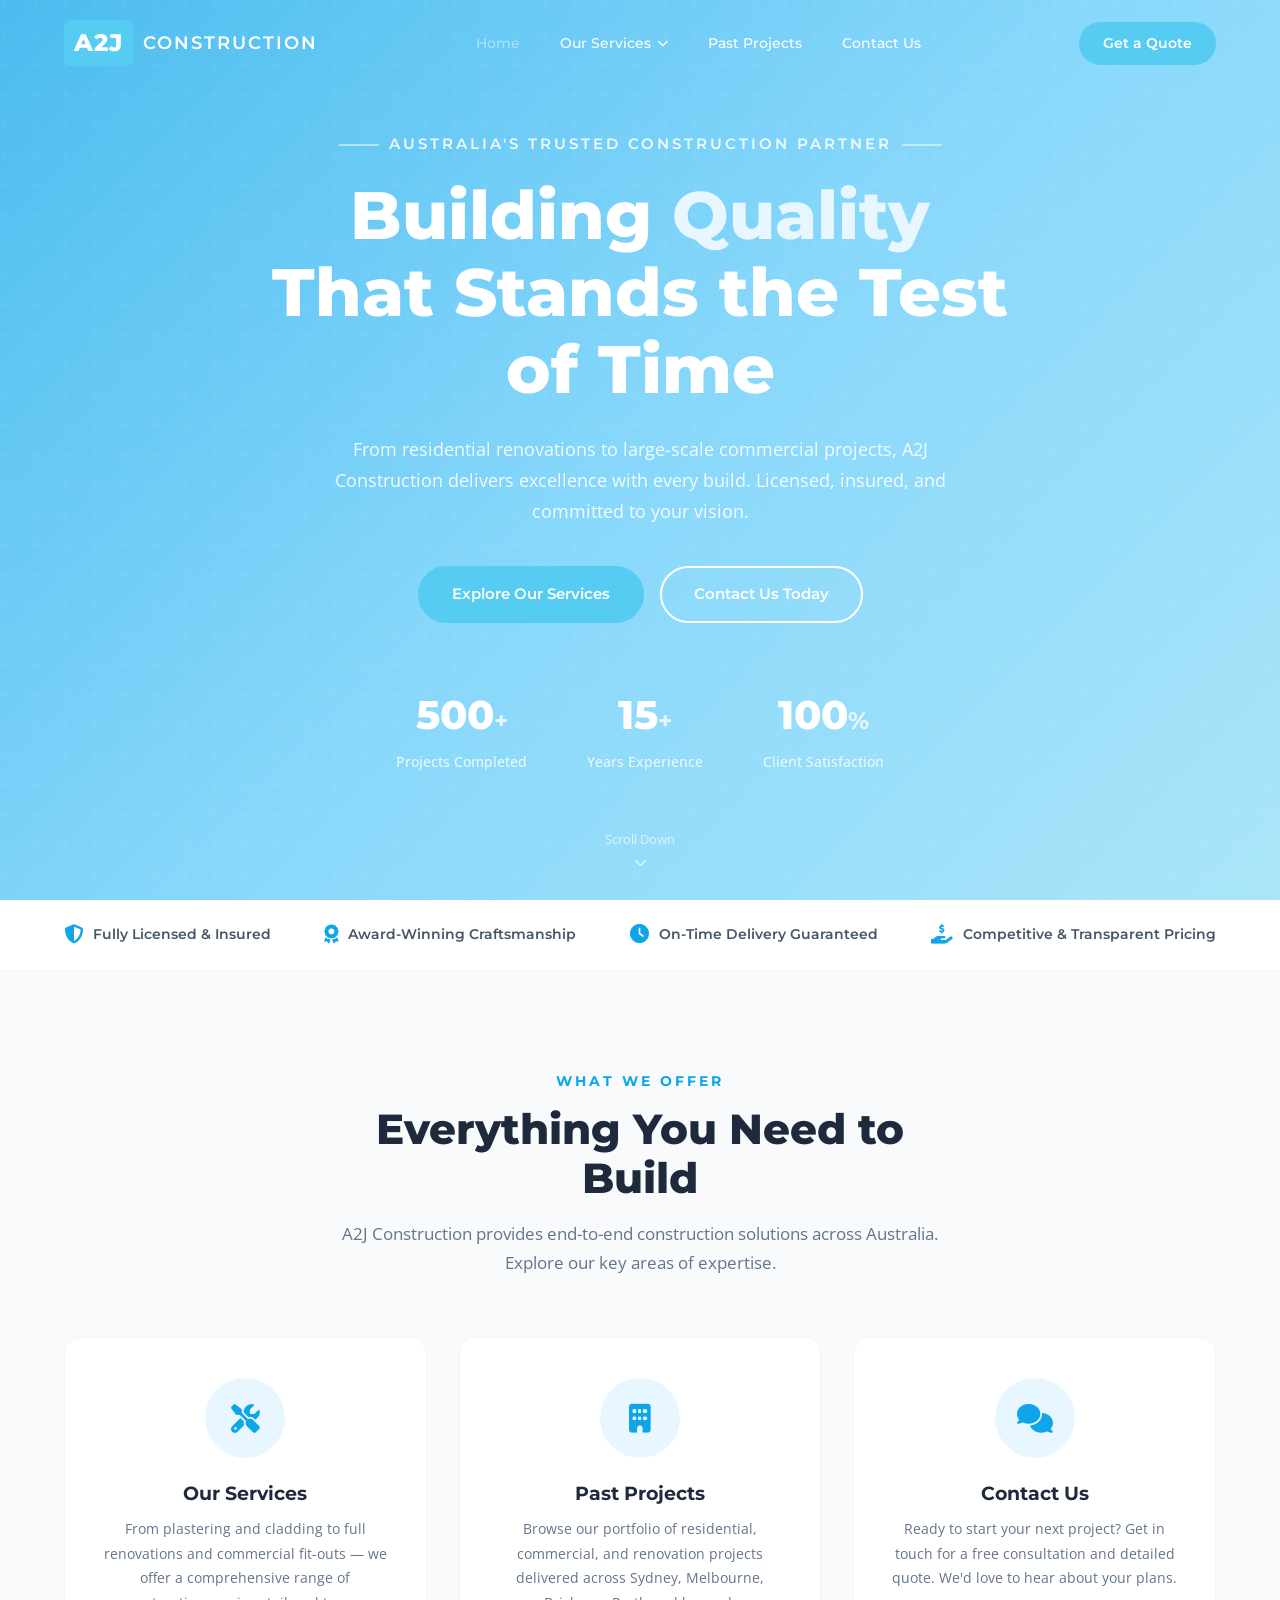
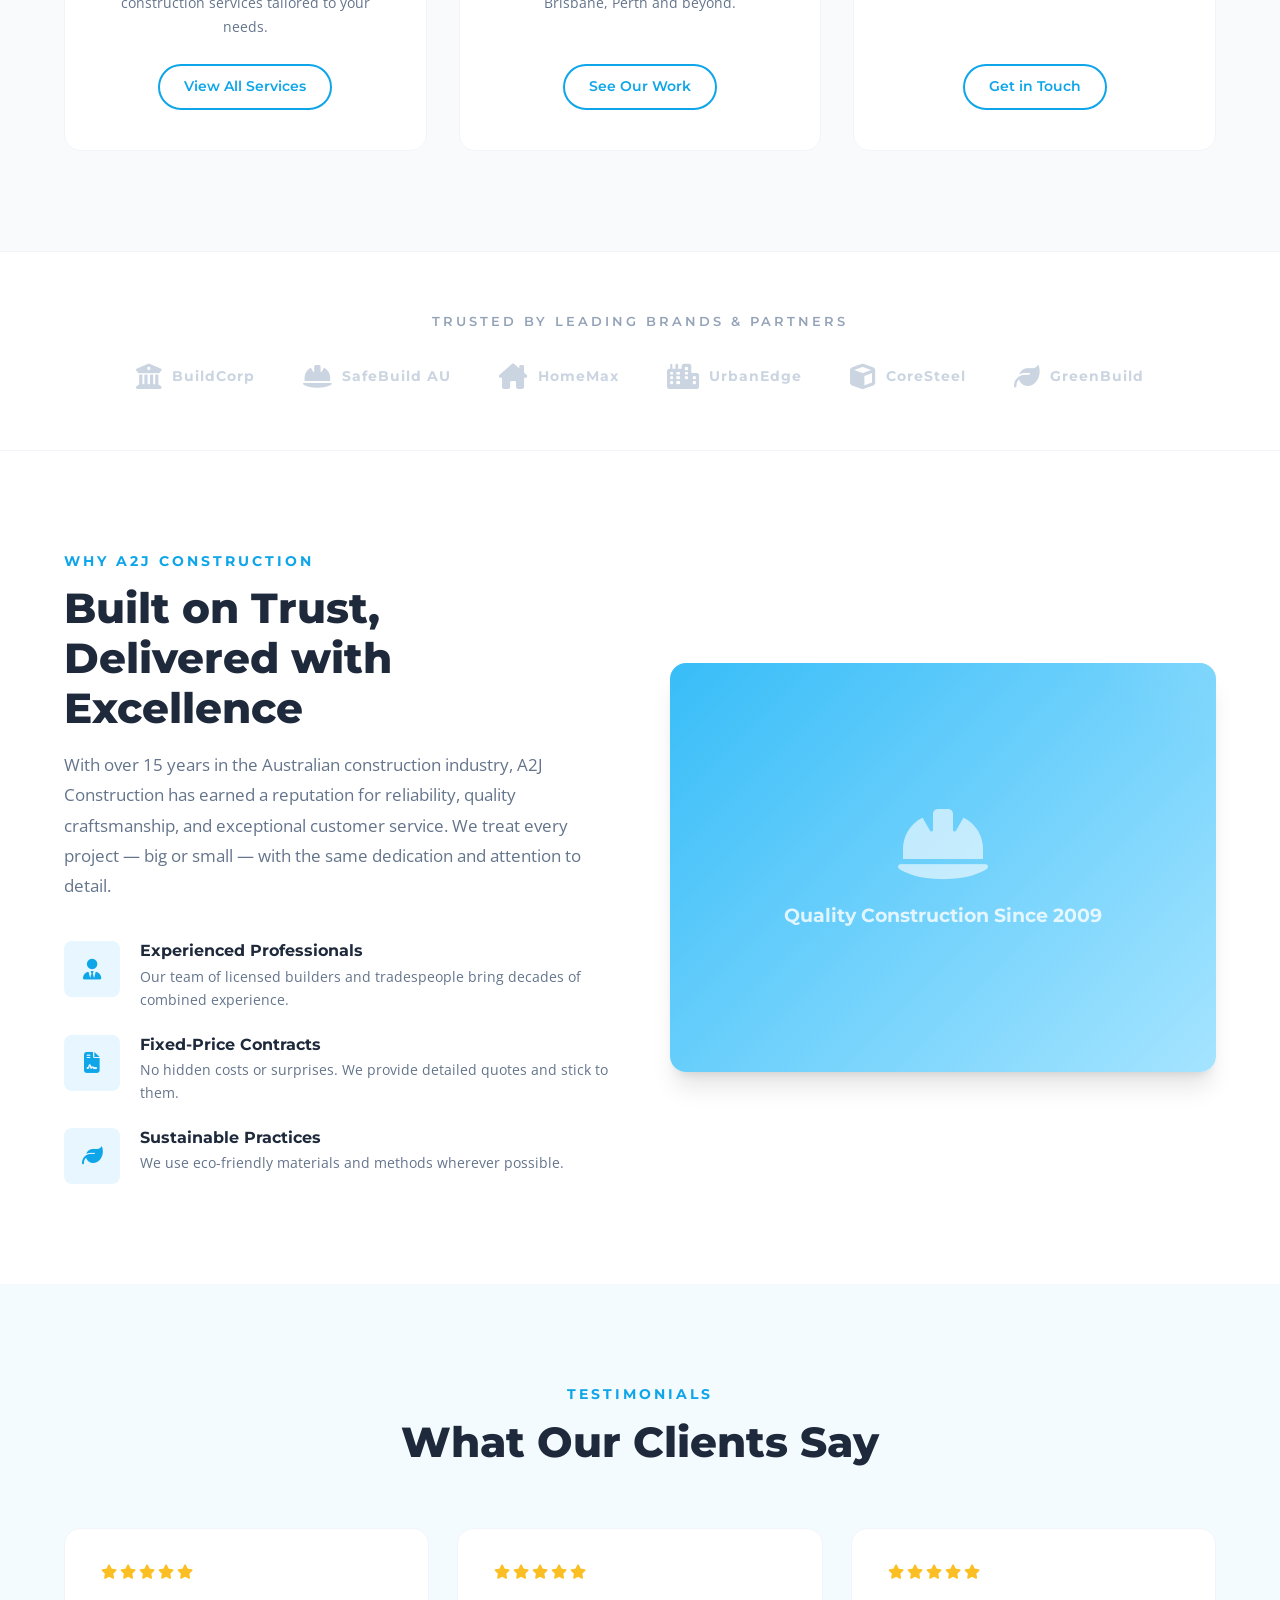
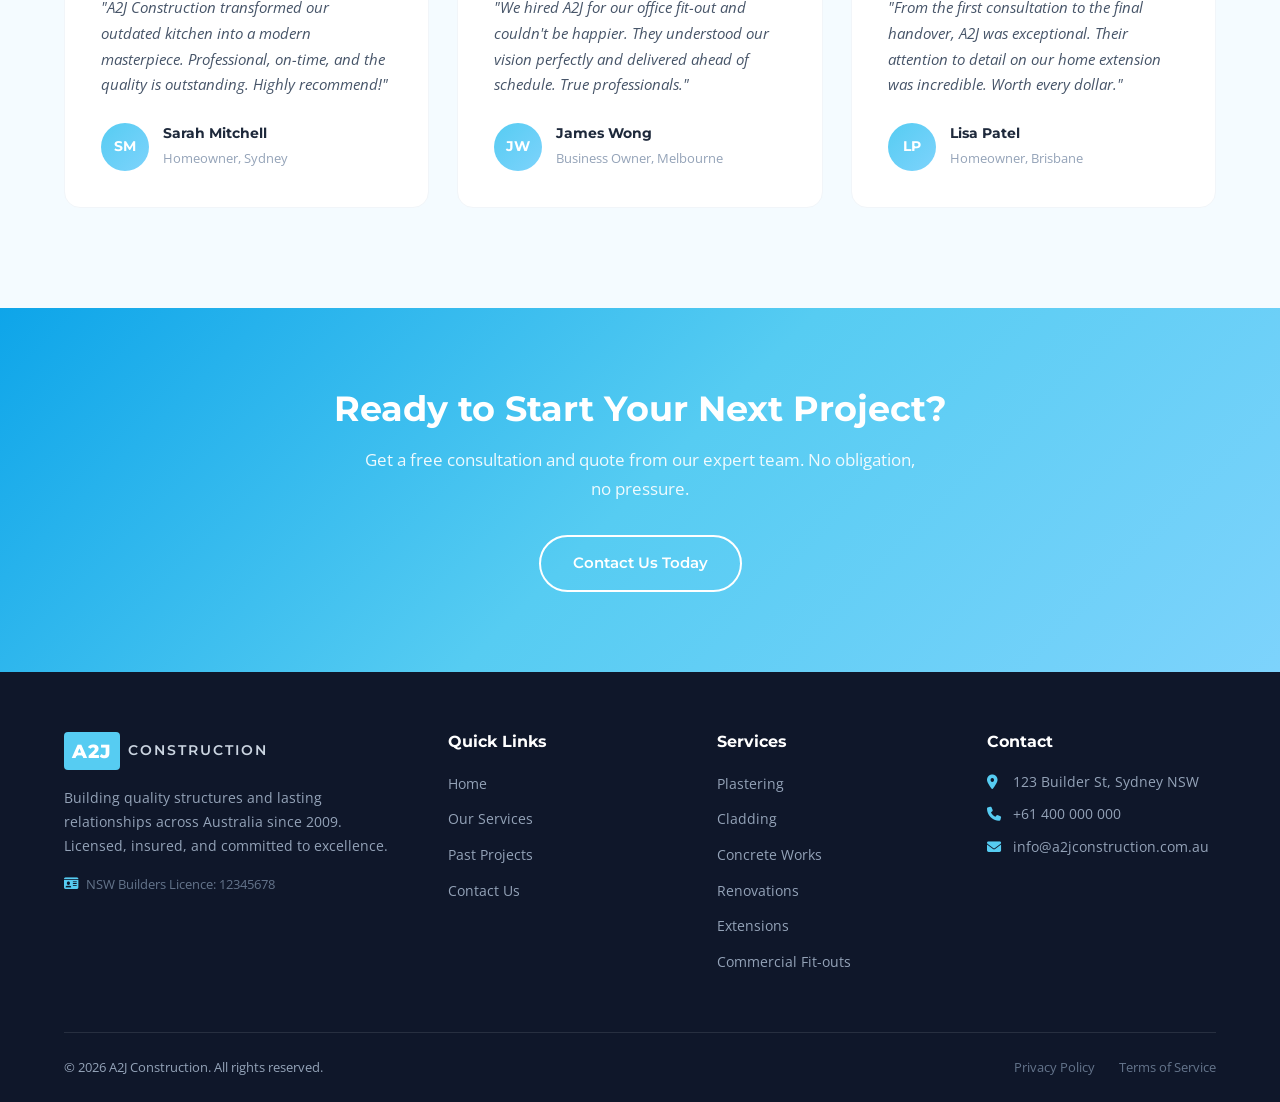
==== index.html @ 4a8db180 "First push of j2a construction website" ====
<!DOCTYPE html>
<html lang="en">
<head>
    <meta charset="UTF-8">
    <meta name="viewport" content="width=device-width, initial-scale=1.0">
    <title>A2J Construction | Quality Building Services in Australia</title>

    <!-- Fonts & Icons -->
    <link rel="preconnect" href="https://fonts.googleapis.com">
    <link rel="preconnect" href="https://fonts.gstatic.com" crossorigin>
    <link href="https://fonts.googleapis.com/css2?family=Montserrat:wght@400;500;600;700;800&family=Open+Sans:wght@400;500;600&display=swap" rel="stylesheet">
    <link rel="stylesheet" href="https://cdnjs.cloudflare.com/ajax/libs/font-awesome/6.5.0/css/all.min.css">

    <!-- Stylesheets -->
    <link rel="stylesheet" href="css/variables.css">
    <link rel="stylesheet" href="css/base.css">
    <link rel="stylesheet" href="css/header.css">
    <link rel="stylesheet" href="css/footer.css">
    <link rel="stylesheet" href="css/home.css">
</head>
<body>

    <!-- Shared Header -->
    <div id="site-header"></div>

    <!-- ==================== HERO ==================== -->
    <section class="hero" id="home">
        <div class="hero-content">
            <p class="hero-subtitle">Australia's Trusted Construction Partner</p>
            <h1 class="hero-title">
                Building <span class="highlight">Quality</span><br>
                That Stands the Test of Time
            </h1>
            <p class="hero-description">
                From residential renovations to large-scale commercial projects, A2J Construction delivers 
                excellence with every build. Licensed, insured, and committed to your vision.
            </p>
            <div class="hero-buttons">
                <a href="services.html" class="btn btn-primary">Explore Our Services</a>
                <a href="contact.html" class="btn btn-outline">Contact Us Today</a>
            </div>
            <div class="hero-stats">
                <div class="stat">
                    <span class="stat-number" data-target="500">0</span><span class="stat-plus">+</span>
                    <span class="stat-label">Projects Completed</span>
                </div>
                <div class="stat">
                    <span class="stat-number" data-target="15">0</span><span class="stat-plus">+</span>
                    <span class="stat-label">Years Experience</span>
                </div>
                <div class="stat">
                    <span class="stat-number" data-target="100">0</span><span class="stat-percent">%</span>
                    <span class="stat-label">Client Satisfaction</span>
                </div>
            </div>
        </div>
        <a href="#overview" class="scroll-indicator">
            <span>Scroll Down</span>
            <i class="fas fa-chevron-down"></i>
        </a>
    </section>

    <!-- ==================== TRUST BAR ==================== -->
    <section class="trust-bar">
        <div class="container">
            <div class="trust-items">
                <div class="trust-item">
                    <i class="fas fa-shield-halved"></i>
                    <span>Fully Licensed & Insured</span>
                </div>
                <div class="trust-item">
                    <i class="fas fa-award"></i>
                    <span>Award-Winning Craftsmanship</span>
                </div>
                <div class="trust-item">
                    <i class="fas fa-clock"></i>
                    <span>On-Time Delivery Guaranteed</span>
                </div>
                <div class="trust-item">
                    <i class="fas fa-hand-holding-dollar"></i>
                    <span>Competitive & Transparent Pricing</span>
                </div>
            </div>
        </div>
    </section>

    <!-- ==================== OVERVIEW — Links to sub-pages ==================== -->
    <section class="overview" id="overview">
        <div class="container">
            <div class="section-header">
                <p class="section-tag">What We Offer</p>
                <h2 class="section-title">Everything You Need to Build</h2>
                <p class="section-description">
                    A2J Construction provides end-to-end construction solutions across Australia. 
                    Explore our key areas of expertise.
                </p>
            </div>
            <div class="overview-grid">
                <!-- Services Card -->
                <div class="overview-card">
                    <div class="overview-icon">
                        <i class="fas fa-tools"></i>
                    </div>
                    <h3>Our Services</h3>
                    <p>
                        From plastering and cladding to full renovations and commercial fit-outs — 
                        we offer a comprehensive range of construction services tailored to your needs.
                    </p>
                    <a href="services.html" class="btn btn-outline-dark">View All Services</a>
                </div>
                <!-- Projects Card -->
                <div class="overview-card">
                    <div class="overview-icon">
                        <i class="fas fa-building"></i>
                    </div>
                    <h3>Past Projects</h3>
                    <p>
                        Browse our portfolio of residential, commercial, and renovation projects 
                        delivered across Sydney, Melbourne, Brisbane, Perth and beyond.
                    </p>
                    <a href="projects.html" class="btn btn-outline-dark">See Our Work</a>
                </div>
                <!-- Contact Card -->
                <div class="overview-card">
                    <div class="overview-icon">
                        <i class="fas fa-comments"></i>
                    </div>
                    <h3>Contact Us</h3>
                    <p>
                        Ready to start your next project? Get in touch for a free consultation 
                        and detailed quote. We'd love to hear about your plans.
                    </p>
                    <a href="contact.html" class="btn btn-outline-dark">Get in Touch</a>
                </div>
            </div>
        </div>
    </section>

    <!-- ==================== CLIENT LOGOS ==================== -->
    <section class="clients">
        <div class="container">
            <p class="clients-label">Trusted by leading brands & partners</p>
            <div class="clients-logos">
                <div class="client-logo">
                    <i class="fas fa-building-columns"></i>
                    <span class="logo-text">BuildCorp</span>
                </div>
                <div class="client-logo">
                    <i class="fas fa-helmet-safety"></i>
                    <span class="logo-text">SafeBuild AU</span>
                </div>
                <div class="client-logo">
                    <i class="fas fa-house-chimney"></i>
                    <span class="logo-text">HomeMax</span>
                </div>
                <div class="client-logo">
                    <i class="fas fa-city"></i>
                    <span class="logo-text">UrbanEdge</span>
                </div>
                <div class="client-logo">
                    <i class="fas fa-cube"></i>
                    <span class="logo-text">CoreSteel</span>
                </div>
                <div class="client-logo">
                    <i class="fas fa-leaf"></i>
                    <span class="logo-text">GreenBuild</span>
                </div>
            </div>
        </div>
    </section>

    <!-- ==================== WHY CHOOSE US ==================== -->
    <section class="why-us">
        <div class="container">
            <div class="why-us-grid">
                <div class="why-us-content">
                    <p class="section-tag">Why A2J Construction</p>
                    <h2 class="section-title left-align">Built on Trust,<br>Delivered with Excellence</h2>
                    <p class="why-us-text">
                        With over 15 years in the Australian construction industry, A2J Construction has earned a 
                        reputation for reliability, quality craftsmanship, and exceptional customer service. 
                        We treat every project — big or small — with the same dedication and attention to detail.
                    </p>
                    <div class="why-us-features">
                        <div class="feature">
                            <div class="feature-icon"><i class="fas fa-user-tie"></i></div>
                            <div>
                                <h4>Experienced Professionals</h4>
                                <p>Our team of licensed builders and tradespeople bring decades of combined experience.</p>
                            </div>
                        </div>
                        <div class="feature">
                            <div class="feature-icon"><i class="fas fa-file-contract"></i></div>
                            <div>
                                <h4>Fixed-Price Contracts</h4>
                                <p>No hidden costs or surprises. We provide detailed quotes and stick to them.</p>
                            </div>
                        </div>
                        <div class="feature">
                            <div class="feature-icon"><i class="fas fa-leaf"></i></div>
                            <div>
                                <h4>Sustainable Practices</h4>
                                <p>We use eco-friendly materials and methods wherever possible.</p>
                            </div>
                        </div>
                    </div>
                </div>
                <div class="why-us-image">
                    <div class="image-placeholder">
                        <i class="fas fa-helmet-safety"></i>
                        <span>Quality Construction Since 2009</span>
                    </div>
                </div>
            </div>
        </div>
    </section>

    <!-- ==================== TESTIMONIALS ==================== -->
    <section class="testimonials">
        <div class="container">
            <div class="section-header">
                <p class="section-tag">Testimonials</p>
                <h2 class="section-title">What Our Clients Say</h2>
            </div>
            <div class="testimonials-grid">
                <div class="testimonial-card">
                    <div class="stars">
                        <i class="fas fa-star"></i><i class="fas fa-star"></i><i class="fas fa-star"></i><i class="fas fa-star"></i><i class="fas fa-star"></i>
                    </div>
                    <p>"A2J Construction transformed our outdated kitchen into a modern masterpiece. Professional, on-time, and the quality is outstanding. Highly recommend!"</p>
                    <div class="testimonial-author">
                        <div class="author-avatar">SM</div>
                        <div>
                            <strong>Sarah Mitchell</strong>
                            <span>Homeowner, Sydney</span>
                        </div>
                    </div>
                </div>
                <div class="testimonial-card">
                    <div class="stars">
                        <i class="fas fa-star"></i><i class="fas fa-star"></i><i class="fas fa-star"></i><i class="fas fa-star"></i><i class="fas fa-star"></i>
                    </div>
                    <p>"We hired A2J for our office fit-out and couldn't be happier. They understood our vision perfectly and delivered ahead of schedule. True professionals."</p>
                    <div class="testimonial-author">
                        <div class="author-avatar">JW</div>
                        <div>
                            <strong>James Wong</strong>
                            <span>Business Owner, Melbourne</span>
                        </div>
                    </div>
                </div>
                <div class="testimonial-card">
                    <div class="stars">
                        <i class="fas fa-star"></i><i class="fas fa-star"></i><i class="fas fa-star"></i><i class="fas fa-star"></i><i class="fas fa-star"></i>
                    </div>
                    <p>"From the first consultation to the final handover, A2J was exceptional. Their attention to detail on our home extension was incredible. Worth every dollar."</p>
                    <div class="testimonial-author">
                        <div class="author-avatar">LP</div>
                        <div>
                            <strong>Lisa Patel</strong>
                            <span>Homeowner, Brisbane</span>
                        </div>
                    </div>
                </div>
            </div>
        </div>
    </section>

    <!-- ==================== CTA BANNER ==================== -->
    <section class="cta-banner">
        <div class="container">
            <h2>Ready to Start Your Next Project?</h2>
            <p>Get a free consultation and quote from our expert team. No obligation, no pressure.</p>
            <a href="contact.html" class="btn btn-outline">Contact Us Today</a>
        </div>
    </section>

    <!-- Shared Footer -->
    <div id="site-footer"></div>

    <!-- Scripts -->
    <script src="js/components.js"></script>
    <script src="js/main.js"></script>
    <script src="js/home.js"></script>
</body>
</html>
---- css/variables.css ----
/* ==================== COLOR PALETTE & DESIGN TOKENS ==================== */
:root {
    /* Primary — lighter sky blue palette */
    --primary: #56ccf2;
    --primary-dark: #38bdf8;
    --primary-darker: #0ea5e9;
    --primary-light: #7dd3fc;
    --primary-lighter: #a5e4ff;
    --primary-lightest: #e8f7ff;
    --primary-bg: #f4fbff;

    /* Neutrals */
    --white: #ffffff;
    --gray-50: #f8fafc;
    --gray-100: #f1f5f9;
    --gray-200: #e2e8f0;
    --gray-300: #cbd5e1;
    --gray-400: #94a3b8;
    --gray-500: #64748b;
    --gray-600: #475569;
    --gray-700: #334155;
    --gray-800: #1e293b;
    --gray-900: #0f172a;

    /* Shadows */
    --shadow-sm: 0 1px 2px rgba(0, 0, 0, 0.05);
    --shadow: 0 4px 6px -1px rgba(0, 0, 0, 0.1), 0 2px 4px -2px rgba(0, 0, 0, 0.1);
    --shadow-md: 0 10px 15px -3px rgba(0, 0, 0, 0.1), 0 4px 6px -4px rgba(0, 0, 0, 0.1);
    --shadow-lg: 0 20px 25px -5px rgba(0, 0, 0, 0.1), 0 8px 10px -6px rgba(0, 0, 0, 0.1);
    --shadow-xl: 0 25px 50px -12px rgba(0, 0, 0, 0.25);

    /* Radius */
    --radius: 8px;
    --radius-lg: 12px;
    --radius-xl: 16px;

    /* Transition */
    --transition: all 0.3s ease;
}
---- css/base.css ----
/* ==================== RESET & BASE STYLES ==================== */
*,
*::before,
*::after {
    margin: 0;
    padding: 0;
    box-sizing: border-box;
}

html {
    scroll-behavior: smooth;
    scroll-padding-top: 80px;
}

body {
    font-family: 'Open Sans', sans-serif;
    color: var(--gray-700);
    line-height: 1.6;
    background-color: var(--white);
    overflow-x: hidden;
}

h1, h2, h3, h4, h5, h6 {
    font-family: 'Montserrat', sans-serif;
    color: var(--gray-800);
    line-height: 1.2;
}

a {
    text-decoration: none;
    color: inherit;
    transition: var(--transition);
}

ul {
    list-style: none;
}

img {
    max-width: 100%;
    display: block;
}

.container {
    max-width: 1200px;
    margin: 0 auto;
    padding: 0 24px;
}

/* ==================== BUTTONS ==================== */
.btn {
    display: inline-flex;
    align-items: center;
    gap: 8px;
    padding: 14px 32px;
    border-radius: 50px;
    font-family: 'Montserrat', sans-serif;
    font-weight: 600;
    font-size: 0.95rem;
    cursor: pointer;
    transition: var(--transition);
    border: 2px solid transparent;
    text-align: center;
}

.btn-primary {
    background: var(--primary);
    color: var(--white);
    border-color: var(--primary);
}

.btn-primary:hover {
    background: var(--primary-dark);
    border-color: var(--primary-dark);
    transform: translateY(-2px);
    box-shadow: 0 8px 25px rgba(86, 204, 242, 0.4);
}

.btn-outline {
    background: transparent;
    color: var(--white);
    border-color: var(--white);
}

.btn-outline:hover {
    background: var(--white);
    color: var(--primary-darker);
    transform: translateY(-2px);
}

.btn-outline-dark {
    background: transparent;
    color: var(--primary-darker);
    border-color: var(--primary-darker);
}

.btn-outline-dark:hover {
    background: var(--primary-darker);
    color: var(--white);
    transform: translateY(-2px);
}

.btn-small {
    padding: 10px 24px;
    font-size: 0.85rem;
    background: var(--white);
    color: var(--primary-darker);
    border-radius: 50px;
    font-family: 'Montserrat', sans-serif;
    font-weight: 600;
}

.btn-small:hover {
    background: var(--primary-lightest);
    transform: translateY(-2px);
}

.btn-full {
    width: 100%;
    justify-content: center;
}

/* ==================== SECTION HEADERS ==================== */
.section-header {
    text-align: center;
    max-width: 650px;
    margin: 0 auto 60px;
}

.section-tag {
    font-family: 'Montserrat', sans-serif;
    font-weight: 700;
    font-size: 0.85rem;
    color: var(--primary-darker);
    text-transform: uppercase;
    letter-spacing: 3px;
    margin-bottom: 12px;
}

.section-title {
    font-size: clamp(1.8rem, 4vw, 2.6rem);
    font-weight: 800;
    color: var(--gray-800);
    margin-bottom: 16px;
}

.section-title.left-align {
    text-align: left;
}

.section-description {
    font-size: 1.05rem;
    color: var(--gray-500);
    line-height: 1.7;
}

/* ==================== SCROLL ANIMATIONS ==================== */
.fade-in {
    opacity: 0;
    transform: translateY(30px);
    transition: opacity 0.6s ease, transform 0.6s ease;
}

.fade-in.visible {
    opacity: 1;
    transform: translateY(0);
}

/* ==================== PAGE HERO (used on sub-pages) ==================== */
.page-hero {
    background: linear-gradient(135deg, rgba(86, 204, 242, 0.12) 0%, rgba(56, 189, 248, 0.08) 100%);
    padding: 140px 0 80px;
    text-align: center;
    border-bottom: 1px solid var(--gray-100);
}

.page-hero .section-tag {
    margin-bottom: 12px;
}

.page-hero .section-title {
    margin-bottom: 16px;
}

.page-hero .section-description {
    max-width: 600px;
    margin: 0 auto;
}

/* ==================== BACK TO TOP BUTTON ==================== */
.back-to-top {
    position: fixed;
    bottom: 32px;
    right: 32px;
    width: 48px;
    height: 48px;
    background: var(--primary);
    color: var(--white);
    border: none;
    border-radius: 50%;
    cursor: pointer;
    display: flex;
    align-items: center;
    justify-content: center;
    font-size: 1.1rem;
    box-shadow: var(--shadow-md);
    opacity: 0;
    visibility: hidden;
    transform: translateY(20px);
    transition: var(--transition);
    z-index: 900;
}

.back-to-top.visible {
    opacity: 1;
    visibility: visible;
    transform: translateY(0);
}

.back-to-top:hover {
    background: var(--primary-darker);
    transform: translateY(-3px);
    box-shadow: var(--shadow-lg);
}

/* ==================== STICKY MOBILE CTA ==================== */
.mobile-cta {
    display: none;
    position: fixed;
    bottom: 0;
    left: 0;
    right: 0;
    z-index: 800;
    background: var(--white);
    padding: 12px 20px;
    box-shadow: 0 -4px 20px rgba(0, 0, 0, 0.1);
    border-top: 1px solid var(--gray-100);
}

.mobile-cta-inner {
    display: flex;
    gap: 10px;
    max-width: 600px;
    margin: 0 auto;
}

.mobile-cta .btn-cta-call {
    flex: 1;
    display: flex;
    align-items: center;
    justify-content: center;
    gap: 8px;
    padding: 14px 16px;
    background: var(--white);
    color: var(--primary-darker);
    border: 2px solid var(--primary);
    border-radius: 50px;
    font-family: 'Montserrat', sans-serif;
    font-weight: 700;
    font-size: 0.85rem;
    text-decoration: none;
    transition: var(--transition);
}

.mobile-cta .btn-cta-quote {
    flex: 1;
    display: flex;
    align-items: center;
    justify-content: center;
    gap: 8px;
    padding: 14px 16px;
    background: var(--primary);
    color: var(--white);
    border: 2px solid var(--primary);
    border-radius: 50px;
    font-family: 'Montserrat', sans-serif;
    font-weight: 700;
    font-size: 0.85rem;
    text-decoration: none;
    transition: var(--transition);
}

.mobile-cta .btn-cta-quote:hover {
    background: var(--primary-darker);
    border-color: var(--primary-darker);
}

/* ==================== FAQ ACCORDION ==================== */
.faq {
    padding: 100px 0;
    background: var(--primary-bg);
}

.faq-list {
    max-width: 800px;
    margin: 0 auto;
    display: flex;
    flex-direction: column;
    gap: 12px;
}

.faq-item {
    background: var(--white);
    border-radius: var(--radius-lg);
    border: 1px solid var(--gray-100);
    overflow: hidden;
    transition: var(--transition);
}

.faq-item:hover {
    border-color: var(--primary-light);
}

.faq-item.active {
    border-color: var(--primary);
    box-shadow: var(--shadow);
}

.faq-question {
    width: 100%;
    display: flex;
    align-items: center;
    justify-content: space-between;
    padding: 20px 24px;
    background: none;
    border: none;
    cursor: pointer;
    text-align: left;
    font-family: 'Montserrat', sans-serif;
    font-weight: 600;
    font-size: 0.95rem;
    color: var(--gray-800);
    gap: 16px;
    transition: var(--transition);
}

.faq-question:hover {
    color: var(--primary-darker);
}

.faq-question i {
    font-size: 0.8rem;
    color: var(--primary);
    transition: transform 0.3s ease;
    min-width: 16px;
}

.faq-item.active .faq-question i {
    transform: rotate(180deg);
}

.faq-answer {
    max-height: 0;
    overflow: hidden;
    transition: max-height 0.35s ease, padding 0.35s ease;
}

.faq-answer-inner {
    padding: 0 24px 20px;
    font-size: 0.9rem;
    color: var(--gray-500);
    line-height: 1.7;
}

.faq-item.active .faq-answer {
    max-height: 300px;
}

/* ==================== LIGHTBOX ==================== */
.lightbox-overlay {
    position: fixed;
    inset: 0;
    background: rgba(15, 23, 42, 0.92);
    z-index: 2000;
    display: flex;
    align-items: center;
    justify-content: center;
    opacity: 0;
    visibility: hidden;
    transition: all 0.3s ease;
    padding: 40px;
}

.lightbox-overlay.active {
    opacity: 1;
    visibility: visible;
}

.lightbox-content {
    background: var(--white);
    border-radius: var(--radius-xl);
    max-width: 700px;
    width: 100%;
    overflow: hidden;
    transform: scale(0.9) translateY(20px);
    transition: transform 0.3s ease;
    position: relative;
}

.lightbox-overlay.active .lightbox-content {
    transform: scale(1) translateY(0);
}

.lightbox-image {
    width: 100%;
    height: 300px;
    display: flex;
    align-items: center;
    justify-content: center;
    position: relative;
}

.lightbox-image-icon {
    font-size: 4rem;
    color: rgba(255, 255, 255, 0.5);
}

.lightbox-body {
    padding: 32px;
}

.lightbox-body .project-category {
    font-family: 'Montserrat', sans-serif;
    font-weight: 700;
    font-size: 0.75rem;
    color: var(--primary-darker);
    text-transform: uppercase;
    letter-spacing: 2px;
}

.lightbox-body h3 {
    font-size: 1.4rem;
    font-weight: 700;
    margin: 10px 0 14px;
    color: var(--gray-800);
}

.lightbox-body p {
    font-size: 0.95rem;
    color: var(--gray-500);
    line-height: 1.7;
    margin-bottom: 20px;
}

.lightbox-details {
    display: grid;
    grid-template-columns: 1fr 1fr;
    gap: 12px;
}

.lightbox-detail {
    display: flex;
    align-items: center;
    gap: 10px;
    font-size: 0.85rem;
    color: var(--gray-600);
}

.lightbox-detail i {
    color: var(--primary);
    font-size: 0.9rem;
    min-width: 18px;
}

.lightbox-close {
    position: absolute;
    top: 16px;
    right: 16px;
    width: 40px;
    height: 40px;
    background: rgba(0, 0, 0, 0.4);
    color: var(--white);
    border: none;
    border-radius: 50%;
    cursor: pointer;
    display: flex;
    align-items: center;
    justify-content: center;
    font-size: 1.1rem;
    transition: var(--transition);
    z-index: 10;
}

.lightbox-close:hover {
    background: rgba(0, 0, 0, 0.7);
}

/* ==================== CLIENT LOGOS ==================== */
.clients {
    padding: 60px 0;
    background: var(--white);
    border-top: 1px solid var(--gray-100);
    border-bottom: 1px solid var(--gray-100);
}

.clients-label {
    text-align: center;
    font-family: 'Montserrat', sans-serif;
    font-weight: 600;
    font-size: 0.8rem;
    color: var(--gray-400);
    text-transform: uppercase;
    letter-spacing: 3px;
    margin-bottom: 32px;
}

.clients-logos {
    display: flex;
    align-items: center;
    justify-content: center;
    gap: 48px;
    flex-wrap: wrap;
}

.client-logo {
    display: flex;
    align-items: center;
    gap: 10px;
    font-family: 'Montserrat', sans-serif;
    font-weight: 700;
    font-size: 1rem;
    color: var(--gray-300);
    transition: var(--transition);
    user-select: none;
}

.client-logo:hover {
    color: var(--gray-500);
}

.client-logo i {
    font-size: 1.6rem;
}

.client-logo .logo-text {
    font-size: 0.9rem;
    letter-spacing: 1px;
}

/* ==================== RESPONSIVE ==================== */
@media (max-width: 768px) {
    .mobile-cta {
        display: block;
    }

    /* Add bottom padding to body so footer isn't hidden behind mobile CTA */
    body {
        padding-bottom: 80px;
    }

    .back-to-top {
        bottom: 90px;
        right: 20px;
    }

    .lightbox-overlay {
        padding: 20px;
    }

    .lightbox-details {
        grid-template-columns: 1fr;
    }

    .clients-logos {
        gap: 28px;
    }
}

@media (max-width: 480px) {
    .btn {
        width: 100%;
        justify-content: center;
    }

    .back-to-top {
        width: 42px;
        height: 42px;
        bottom: 85px;
        right: 16px;
    }
}
---- css/header.css ----
/* ==================== NAVIGATION ==================== */
.navbar {
    position: fixed;
    top: 0;
    left: 0;
    right: 0;
    z-index: 1000;
    background: transparent;
    transition: var(--transition);
    padding: 20px 0;
}

.navbar.scrolled,
.navbar.navbar-light {
    background: rgba(255, 255, 255, 0.97);
    backdrop-filter: blur(12px);
    box-shadow: var(--shadow);
    padding: 12px 0;
}

.nav-container {
    max-width: 1200px;
    margin: 0 auto;
    padding: 0 24px;
    display: flex;
    align-items: center;
    justify-content: space-between;
}

/* Logo */
.logo {
    display: flex;
    align-items: center;
    gap: 2px;
    font-family: 'Montserrat', sans-serif;
    font-size: 1.5rem;
    font-weight: 800;
    z-index: 1001;
}

.logo-a2j {
    color: var(--white);
    background: var(--primary);
    padding: 4px 10px;
    border-radius: 6px;
    letter-spacing: 1px;
}

.logo-construction {
    color: var(--white);
    font-weight: 600;
    font-size: 1.1rem;
    letter-spacing: 2px;
    margin-left: 8px;
}

.navbar.scrolled .logo-construction,
.navbar.navbar-light .logo-construction {
    color: var(--gray-800);
}

/* Nav Links */
.nav-links {
    display: flex;
    align-items: center;
    gap: 8px;
}

.nav-link {
    color: var(--white);
    font-family: 'Montserrat', sans-serif;
    font-weight: 500;
    font-size: 0.9rem;
    padding: 10px 16px;
    border-radius: 8px;
    display: flex;
    align-items: center;
    gap: 6px;
}

.nav-link i {
    font-size: 0.7rem;
    transition: var(--transition);
}

.navbar.scrolled .nav-link,
.navbar.navbar-light .nav-link {
    color: var(--gray-700);
}

.nav-link:hover,
.nav-link.active {
    color: var(--primary-lighter);
}

.navbar.scrolled .nav-link:hover,
.navbar.scrolled .nav-link.active,
.navbar.navbar-light .nav-link:hover,
.navbar.navbar-light .nav-link.active {
    color: var(--primary-darker);
    background: var(--primary-lightest);
}

/* CTA Button */
.nav-cta {
    background: var(--primary);
    color: var(--white);
    padding: 10px 24px;
    border-radius: 50px;
    font-family: 'Montserrat', sans-serif;
    font-weight: 600;
    font-size: 0.9rem;
    transition: var(--transition);
}

.nav-cta:hover {
    background: var(--primary-dark);
    transform: translateY(-2px);
    box-shadow: 0 4px 15px rgba(86, 204, 242, 0.4);
}

/* Dropdown */
.dropdown {
    position: relative;
}

.dropdown-menu {
    position: absolute;
    top: 100%;
    left: 50%;
    transform: translateX(-50%) translateY(10px);
    background: var(--white);
    border-radius: var(--radius-xl);
    box-shadow: var(--shadow-xl);
    padding: 32px;
    opacity: 0;
    visibility: hidden;
    transition: all 0.3s ease;
    min-width: 700px;
    border: 1px solid var(--gray-100);
}

.dropdown:hover .dropdown-menu {
    opacity: 1;
    visibility: visible;
    transform: translateX(-50%) translateY(0);
}

.dropdown:hover .nav-link i {
    transform: rotate(180deg);
}

.dropdown-grid {
    display: grid;
    grid-template-columns: repeat(4, 1fr);
    gap: 24px;
}

.dropdown-category h4 {
    font-size: 0.9rem;
    color: var(--primary-darker);
    margin-bottom: 12px;
    display: flex;
    align-items: center;
    gap: 8px;
    font-weight: 700;
}

.dropdown-category h4 i {
    font-size: 0.85rem;
}

.dropdown-category ul li {
    margin-bottom: 6px;
}

.dropdown-category ul li a {
    font-size: 0.82rem;
    color: var(--gray-600);
    padding: 4px 0;
    display: block;
    transition: var(--transition);
}

.dropdown-category ul li a:hover {
    color: var(--primary-darker);
    padding-left: 4px;
}

/* Mobile Toggle */
.mobile-toggle {
    display: none;
    flex-direction: column;
    gap: 5px;
    background: none;
    border: none;
    cursor: pointer;
    padding: 8px;
    z-index: 1001;
}

.mobile-toggle span {
    display: block;
    width: 24px;
    height: 2px;
    background: var(--white);
    transition: var(--transition);
    border-radius: 2px;
}

.navbar.scrolled .mobile-toggle span,
.navbar.navbar-light .mobile-toggle span {
    background: var(--gray-800);
}

.mobile-toggle.active span:nth-child(1) {
    transform: rotate(45deg) translate(5px, 5px);
}

.mobile-toggle.active span:nth-child(2) {
    opacity: 0;
}

.mobile-toggle.active span:nth-child(3) {
    transform: rotate(-45deg) translate(5px, -5px);
}

/* ==================== RESPONSIVE ==================== */
@media (max-width: 1024px) {
    .dropdown-menu {
        min-width: 560px;
    }

    .dropdown-grid {
        grid-template-columns: repeat(2, 1fr);
    }
}

@media (max-width: 768px) {
    .mobile-toggle {
        display: flex;
    }

    .nav-links {
        position: fixed;
        top: 0;
        right: -100%;
        width: 100%;
        height: 100vh;
        background: var(--white);
        flex-direction: column;
        justify-content: center;
        align-items: center;
        gap: 8px;
        transition: var(--transition);
    }

    .nav-links.active {
        right: 0;
    }

    .nav-links .nav-link {
        color: var(--gray-800);
        font-size: 1.1rem;
        padding: 12px 24px;
    }

    .nav-links .nav-link:hover {
        color: var(--primary-darker);
    }

    .dropdown-menu {
        display: none;
    }

    .nav-cta {
        display: none;
    }
}
---- css/footer.css ----
/* ==================== FOOTER ==================== */
.footer {
    background: var(--gray-900);
    color: var(--gray-400);
    padding: 60px 0 0;
}

.footer-grid {
    display: grid;
    grid-template-columns: 1.5fr 1fr 1fr 1fr;
    gap: 40px;
    padding-bottom: 48px;
    border-bottom: 1px solid rgba(255, 255, 255, 0.1);
}

.footer-logo {
    display: inline-flex;
    align-items: center;
    gap: 2px;
    margin-bottom: 16px;
}

.footer-logo .logo-a2j {
    background: var(--primary);
    color: var(--white);
    padding: 4px 8px;
    border-radius: 4px;
    font-family: 'Montserrat', sans-serif;
    font-weight: 800;
    font-size: 1.2rem;
    letter-spacing: 1px;
}

.footer-logo .logo-construction {
    color: var(--gray-300);
    font-family: 'Montserrat', sans-serif;
    font-weight: 600;
    font-size: 0.9rem;
    letter-spacing: 2px;
    margin-left: 6px;
}

.footer-about p {
    font-size: 0.88rem;
    line-height: 1.7;
    margin-bottom: 16px;
}

.footer-license {
    display: flex;
    align-items: center;
    gap: 8px;
    font-size: 0.8rem;
    color: var(--gray-500);
}

.footer-license i {
    color: var(--primary);
}

.footer h4 {
    font-size: 1rem;
    font-weight: 700;
    color: var(--white);
    margin-bottom: 20px;
}

.footer-links ul li,
.footer-services ul li,
.footer-contact ul li {
    margin-bottom: 10px;
}

.footer-links a,
.footer-services a {
    font-size: 0.88rem;
    color: var(--gray-400);
    transition: var(--transition);
}

.footer-links a:hover,
.footer-services a:hover {
    color: var(--primary-light);
    padding-left: 4px;
}

.footer-contact ul li {
    display: flex;
    align-items: flex-start;
    gap: 10px;
    font-size: 0.88rem;
}

.footer-contact ul li i {
    color: var(--primary);
    margin-top: 4px;
    min-width: 16px;
}

.footer-bottom {
    display: flex;
    justify-content: space-between;
    align-items: center;
    padding: 24px 0;
    font-size: 0.82rem;
}

.footer-bottom-links {
    display: flex;
    gap: 24px;
}

.footer-bottom-links a {
    color: var(--gray-500);
}

.footer-bottom-links a:hover {
    color: var(--primary-light);
}

/* ==================== RESPONSIVE ==================== */
@media (max-width: 1024px) {
    .footer-grid {
        grid-template-columns: repeat(2, 1fr);
    }
}

@media (max-width: 768px) {
    .footer-grid {
        grid-template-columns: 1fr;
        gap: 32px;
    }

    .footer-bottom {
        flex-direction: column;
        gap: 12px;
        text-align: center;
    }
}
---- css/home.css ----
.hero {
    position: relative;
    min-height: 100vh;
    display: flex;
    align-items: center;
    justify-content: center;
    padding-top: 100px;
    padding-bottom: 100px;
    background-image:
        linear-gradient(135deg, rgba(14, 165, 233, 0.75) 0%, rgba(56, 189, 248, 0.6) 50%, rgba(86, 204, 242, 0.5) 100%),
        url('https://images.unsplash.com/photo-1504307651254-35680f356dfd?w=1920&q=80');
    background-size: cover;
    background-position: center;
    background-attachment: fixed;
    overflow: hidden;
}

/* Fallback if image doesn't load */
.hero::before {
    content: '';
    position: absolute;
    inset: 0;
    background:
        linear-gradient(135deg, rgba(14, 165, 233, 0.92) 0%, rgba(56, 189, 248, 0.85) 50%, rgba(86, 204, 242, 0.78) 100%);
    z-index: 0;
    opacity: 0;
    transition: opacity 0.5s ease;
}

.hero::after {
    content: '';
    position: absolute;
    inset: 0;
    background:
        url("data:image/svg+xml,%3Csvg width='60' height='60' viewBox='0 0 60 60' xmlns='http://www.w3.org/2000/svg'%3E%3Cg fill='none' fill-rule='evenodd'%3E%3Cg fill='%23ffffff' fill-opacity='0.04'%3E%3Cpath d='M36 34v-4h-2v4h-4v2h4v4h2v-4h4v-2h-4zm0-30V0h-2v4h-4v2h4v4h2V6h4V4h-4zM6 34v-4H4v4H0v2h4v4h2v-4h4v-2H6zM6 4V0H4v4H0v2h4v4h2V6h4V4H6z'/%3E%3C/g%3E%3C/g%3E%3C/svg%3E");
    z-index: 1;
}

.hero-content {
    position: relative;
    z-index: 2;
    text-align: center;
    max-width: 850px;
    padding: 0 24px;
}

.hero-subtitle {
    font-family: 'Montserrat', sans-serif;
    font-weight: 600;
    font-size: 0.95rem;
    color: rgba(255, 255, 255, 0.9);
    letter-spacing: 3px;
    text-transform: uppercase;
    margin-bottom: 20px;
    display: inline-flex;
    align-items: center;
    gap: 10px;
}

.hero-subtitle::before,
.hero-subtitle::after {
    content: '';
    width: 40px;
    height: 2px;
    background: rgba(255, 255, 255, 0.5);
}

.hero-title {
    font-size: clamp(2.5rem, 6vw, 4.2rem);
    font-weight: 800;
    color: var(--white);
    line-height: 1.15;
    margin-bottom: 24px;
}

.hero-title .highlight {
    color: var(--primary-lightest);
}

.hero-description {
    font-size: 1.15rem;
    color: rgba(255, 255, 255, 0.9);
    max-width: 650px;
    margin: 0 auto 40px;
    line-height: 1.7;
}

.hero-buttons {
    display: flex;
    gap: 16px;
    justify-content: center;
    flex-wrap: wrap;
    margin-bottom: 60px;
}

.hero-stats {
    display: flex;
    justify-content: center;
    gap: 60px;
    flex-wrap: wrap;
}

.stat {
    text-align: center;
}

.stat-number {
    font-family: 'Montserrat', sans-serif;
    font-size: 2.5rem;
    font-weight: 800;
    color: var(--white);
}

.stat-plus,
.stat-percent {
    font-family: 'Montserrat', sans-serif;
    font-size: 1.5rem;
    font-weight: 700;
    color: var(--primary-lightest);
}

.stat-label {
    display: block;
    font-size: 0.85rem;
    color: rgba(255, 255, 255, 0.8);
    margin-top: 4px;
    font-weight: 500;
}

.scroll-indicator {
    position: absolute;
    bottom: 30px;
    left: 50%;
    transform: translateX(-50%);
    color: rgba(255, 255, 255, 0.7);
    display: flex;
    flex-direction: column;
    align-items: center;
    gap: 8px;
    font-size: 0.8rem;
    z-index: 2;
    animation: bounce 2s infinite;
}

@keyframes bounce {
    0%, 20%, 50%, 80%, 100% { transform: translateX(-50%) translateY(0); }
    40% { transform: translateX(-50%) translateY(-10px); }
    60% { transform: translateX(-50%) translateY(-5px); }
}

/* ==================== TRUST BAR ==================== */
.trust-bar {
    background: var(--white);
    padding: 24px 0;
    border-bottom: 1px solid var(--gray-100);
    box-shadow: var(--shadow-sm);
}

.trust-items {
    display: flex;
    justify-content: space-between;
    align-items: center;
    flex-wrap: wrap;
    gap: 16px;
}

.trust-item {
    display: flex;
    align-items: center;
    gap: 10px;
    font-family: 'Montserrat', sans-serif;
    font-weight: 600;
    font-size: 0.85rem;
    color: var(--gray-600);
}

.trust-item i {
    color: var(--primary-darker);
    font-size: 1.2rem;
}

/* ==================== OVERVIEW SECTION ==================== */
.overview {
    padding: 100px 0;
    background: var(--gray-50);
}

.overview-grid {
    display: grid;
    grid-template-columns: repeat(3, 1fr);
    gap: 32px;
}

.overview-card {
    background: var(--white);
    border-radius: var(--radius-xl);
    padding: 40px 32px;
    text-align: center;
    border: 1px solid var(--gray-100);
    transition: var(--transition);
    display: flex;
    flex-direction: column;
    align-items: center;
}

.overview-card:hover {
    transform: translateY(-8px);
    box-shadow: var(--shadow-lg);
    border-color: var(--primary-light);
}

.overview-icon {
    width: 80px;
    height: 80px;
    background: var(--primary-lightest);
    border-radius: 50%;
    display: flex;
    align-items: center;
    justify-content: center;
    margin-bottom: 24px;
    transition: var(--transition);
}

.overview-icon i {
    font-size: 1.8rem;
    color: var(--primary-darker);
    transition: var(--transition);
}

.overview-card:hover .overview-icon {
    background: var(--primary);
}

.overview-card:hover .overview-icon i {
    color: var(--white);
}

.overview-card h3 {
    font-size: 1.2rem;
    font-weight: 700;
    margin-bottom: 12px;
}

.overview-card p {
    font-size: 0.9rem;
    color: var(--gray-500);
    line-height: 1.7;
    margin-bottom: 24px;
    flex-grow: 1;
}

.overview-card .btn-outline-dark {
    margin-top: auto;
    padding: 10px 24px;
    font-size: 0.85rem;
}

/* ==================== WHY US ==================== */
.why-us {
    padding: 100px 0;
    background: var(--white);
}

.why-us-grid {
    display: grid;
    grid-template-columns: 1fr 1fr;
    gap: 60px;
    align-items: center;
}

.why-us-text {
    font-size: 1.05rem;
    color: var(--gray-500);
    line-height: 1.8;
    margin-bottom: 40px;
}

.why-us-features {
    display: flex;
    flex-direction: column;
    gap: 24px;
}

.feature {
    display: flex;
    gap: 20px;
    align-items: flex-start;
}

.feature-icon {
    width: 56px;
    height: 56px;
    min-width: 56px;
    background: var(--primary-lightest);
    border-radius: var(--radius);
    display: flex;
    align-items: center;
    justify-content: center;
}

.feature-icon i {
    color: var(--primary-darker);
    font-size: 1.3rem;
}

.feature h4 {
    font-size: 1rem;
    font-weight: 700;
    margin-bottom: 4px;
}

.feature p {
    font-size: 0.9rem;
    color: var(--gray-500);
    line-height: 1.6;
}

.why-us-image {
    display: flex;
    align-items: center;
    justify-content: center;
}

.image-placeholder {
    width: 100%;
    aspect-ratio: 4/3;
    background: linear-gradient(135deg, var(--primary-dark) 0%, var(--primary-lighter) 100%);
    border-radius: var(--radius-xl);
    display: flex;
    flex-direction: column;
    align-items: center;
    justify-content: center;
    gap: 16px;
    color: var(--white);
    box-shadow: var(--shadow-lg);
    position: relative;
    overflow: hidden;
}

.image-placeholder::before {
    content: '';
    position: absolute;
    top: -50%;
    right: -30%;
    width: 300px;
    height: 300px;
    background: radial-gradient(circle, rgba(255,255,255,0.1) 0%, transparent 70%);
    border-radius: 50%;
}

.image-placeholder i {
    font-size: 5rem;
    opacity: 0.6;
}

.image-placeholder span {
    font-family: 'Montserrat', sans-serif;
    font-weight: 700;
    font-size: 1.2rem;
    opacity: 0.8;
}

/* ==================== TESTIMONIALS ==================== */
.testimonials {
    padding: 100px 0;
    background: var(--primary-bg);
}

.testimonials-grid {
    display: grid;
    grid-template-columns: repeat(3, 1fr);
    gap: 28px;
}

.testimonial-card {
    background: var(--white);
    border-radius: var(--radius-xl);
    padding: 36px;
    border: 1px solid var(--gray-100);
    transition: var(--transition);
}

.testimonial-card:hover {
    box-shadow: var(--shadow-md);
    border-color: var(--primary-light);
}

.stars {
    display: flex;
    gap: 3px;
    margin-bottom: 16px;
}

.stars i {
    color: #fbbf24;
    font-size: 0.9rem;
}

.testimonial-card > p {
    font-size: 0.95rem;
    color: var(--gray-600);
    line-height: 1.7;
    font-style: italic;
    margin-bottom: 24px;
}

.testimonial-author {
    display: flex;
    align-items: center;
    gap: 14px;
}

.author-avatar {
    width: 48px;
    height: 48px;
    background: linear-gradient(135deg, var(--primary) 0%, var(--primary-light) 100%);
    border-radius: 50%;
    display: flex;
    align-items: center;
    justify-content: center;
    color: var(--white);
    font-family: 'Montserrat', sans-serif;
    font-weight: 700;
    font-size: 0.85rem;
}

.testimonial-author strong {
    display: block;
    font-family: 'Montserrat', sans-serif;
    font-size: 0.9rem;
    color: var(--gray-800);
}

.testimonial-author span {
    font-size: 0.8rem;
    color: var(--gray-400);
}

/* ==================== CTA BANNER ==================== */
.cta-banner {
    padding: 80px 0;
    background: linear-gradient(135deg, var(--primary-darker) 0%, var(--primary) 50%, var(--primary-light) 100%);
    text-align: center;
}

.cta-banner h2 {
    color: var(--white);
    font-size: clamp(1.6rem, 3.5vw, 2.2rem);
    margin-bottom: 16px;
}

.cta-banner p {
    color: rgba(255, 255, 255, 0.9);
    font-size: 1.05rem;
    max-width: 550px;
    margin: 0 auto 32px;
    line-height: 1.7;
}

/* ==================== RESPONSIVE ==================== */
@media (max-width: 1024px) {
    .testimonials-grid {
        grid-template-columns: repeat(2, 1fr);
    }
}

@media (max-width: 768px) {
    .hero-stats {
        gap: 30px;
    }

    .stat-number {
        font-size: 2rem;
    }

    .why-us-grid {
        grid-template-columns: 1fr;
    }

    .why-us-image {
        order: -1;
    }

    .overview-grid,
    .testimonials-grid {
        grid-template-columns: 1fr;
    }

    .trust-items {
        justify-content: center;
    }

    .trust-item {
        flex: 0 0 calc(50% - 8px);
        justify-content: center;
    }

    .hero-title {
        font-size: 2.2rem;
    }
}

@media (max-width: 480px) {
    .hero-stats {
        flex-direction: column;
        gap: 20px;
    }

    .hero-buttons {
        flex-direction: column;
        align-items: center;
    }
}
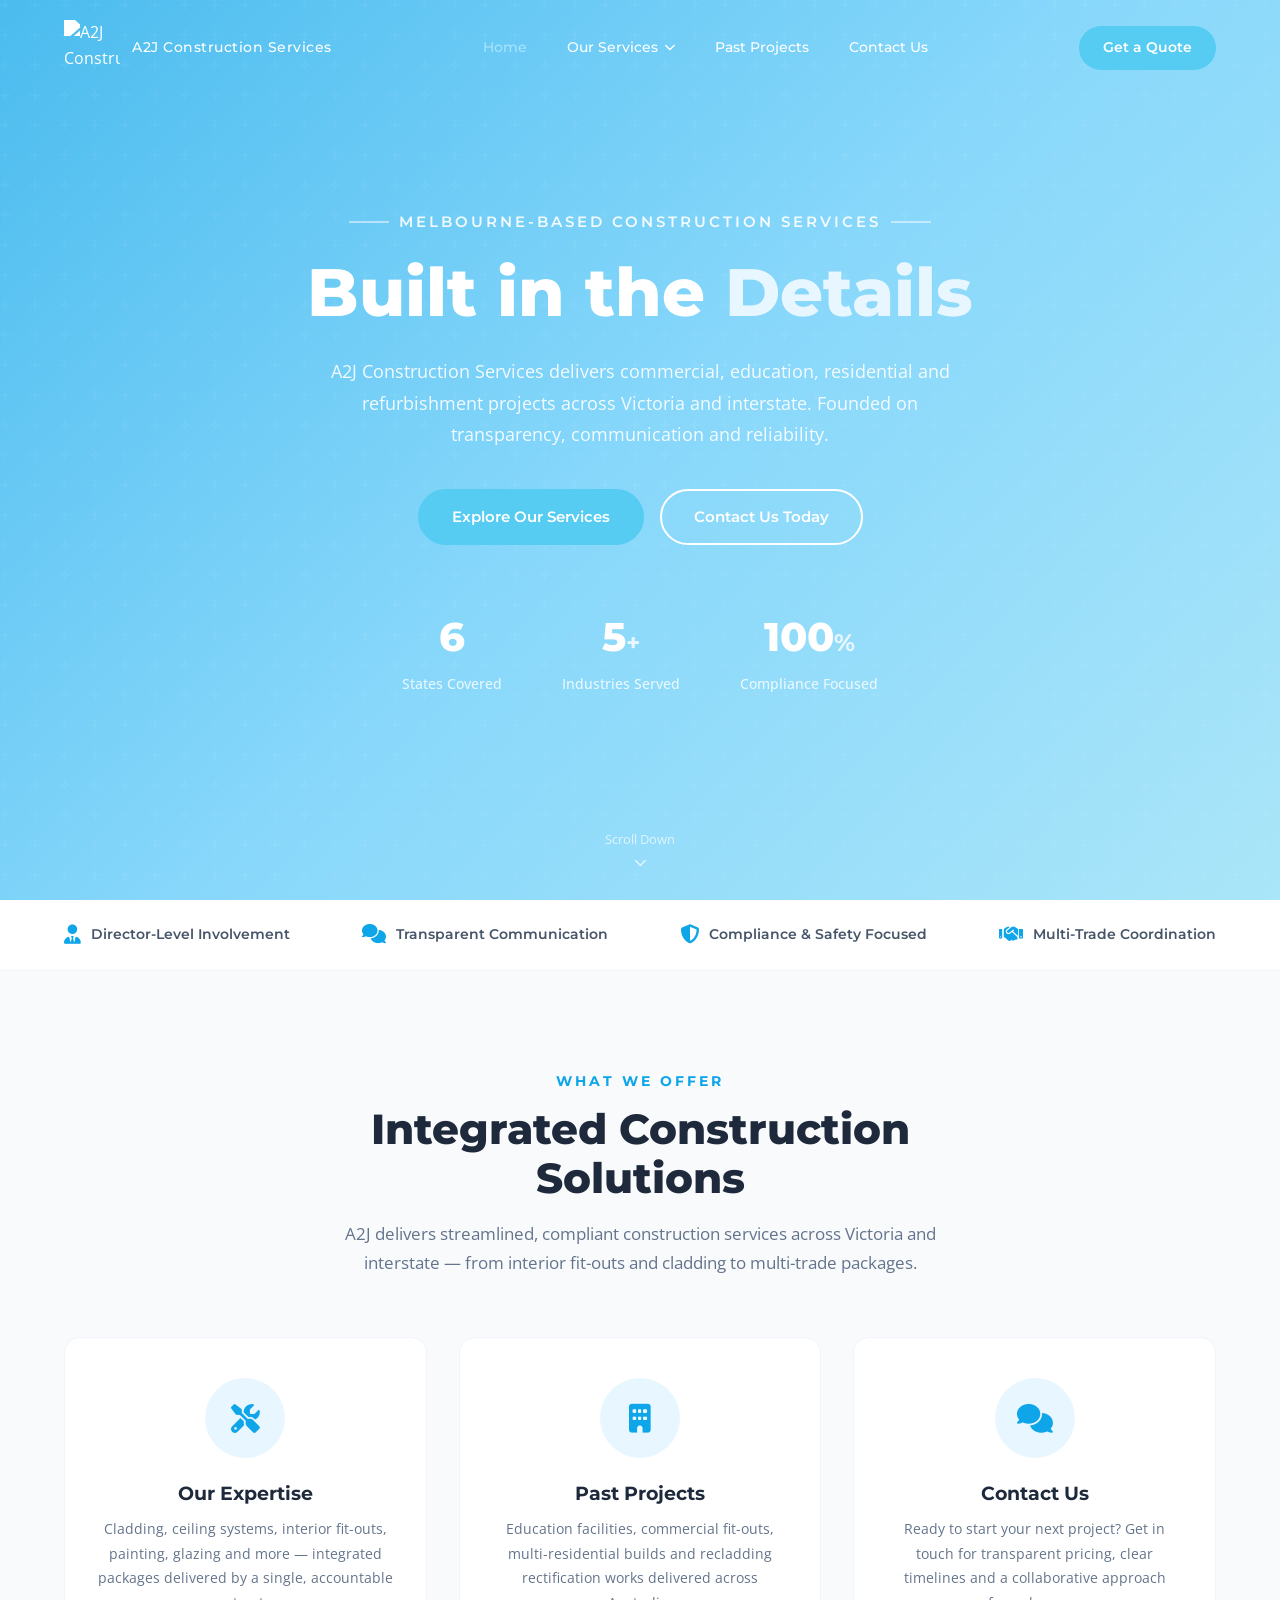
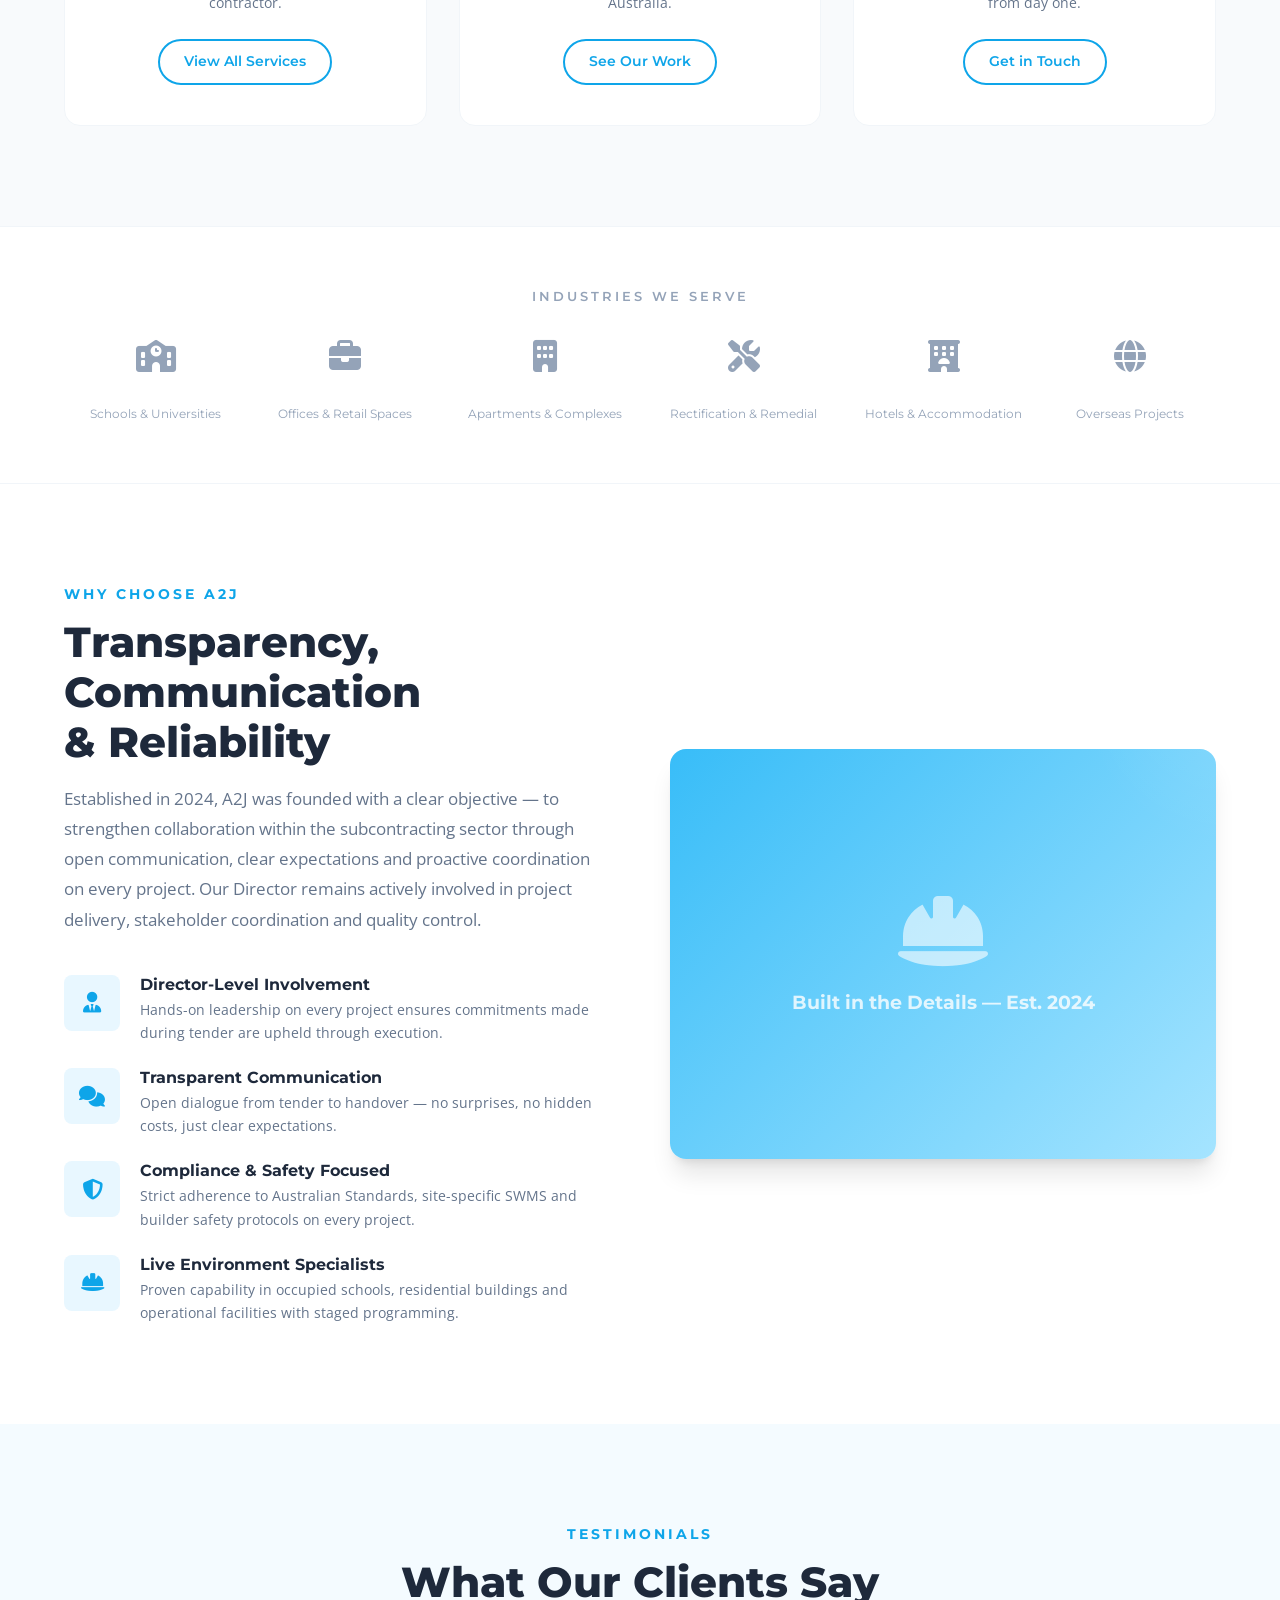
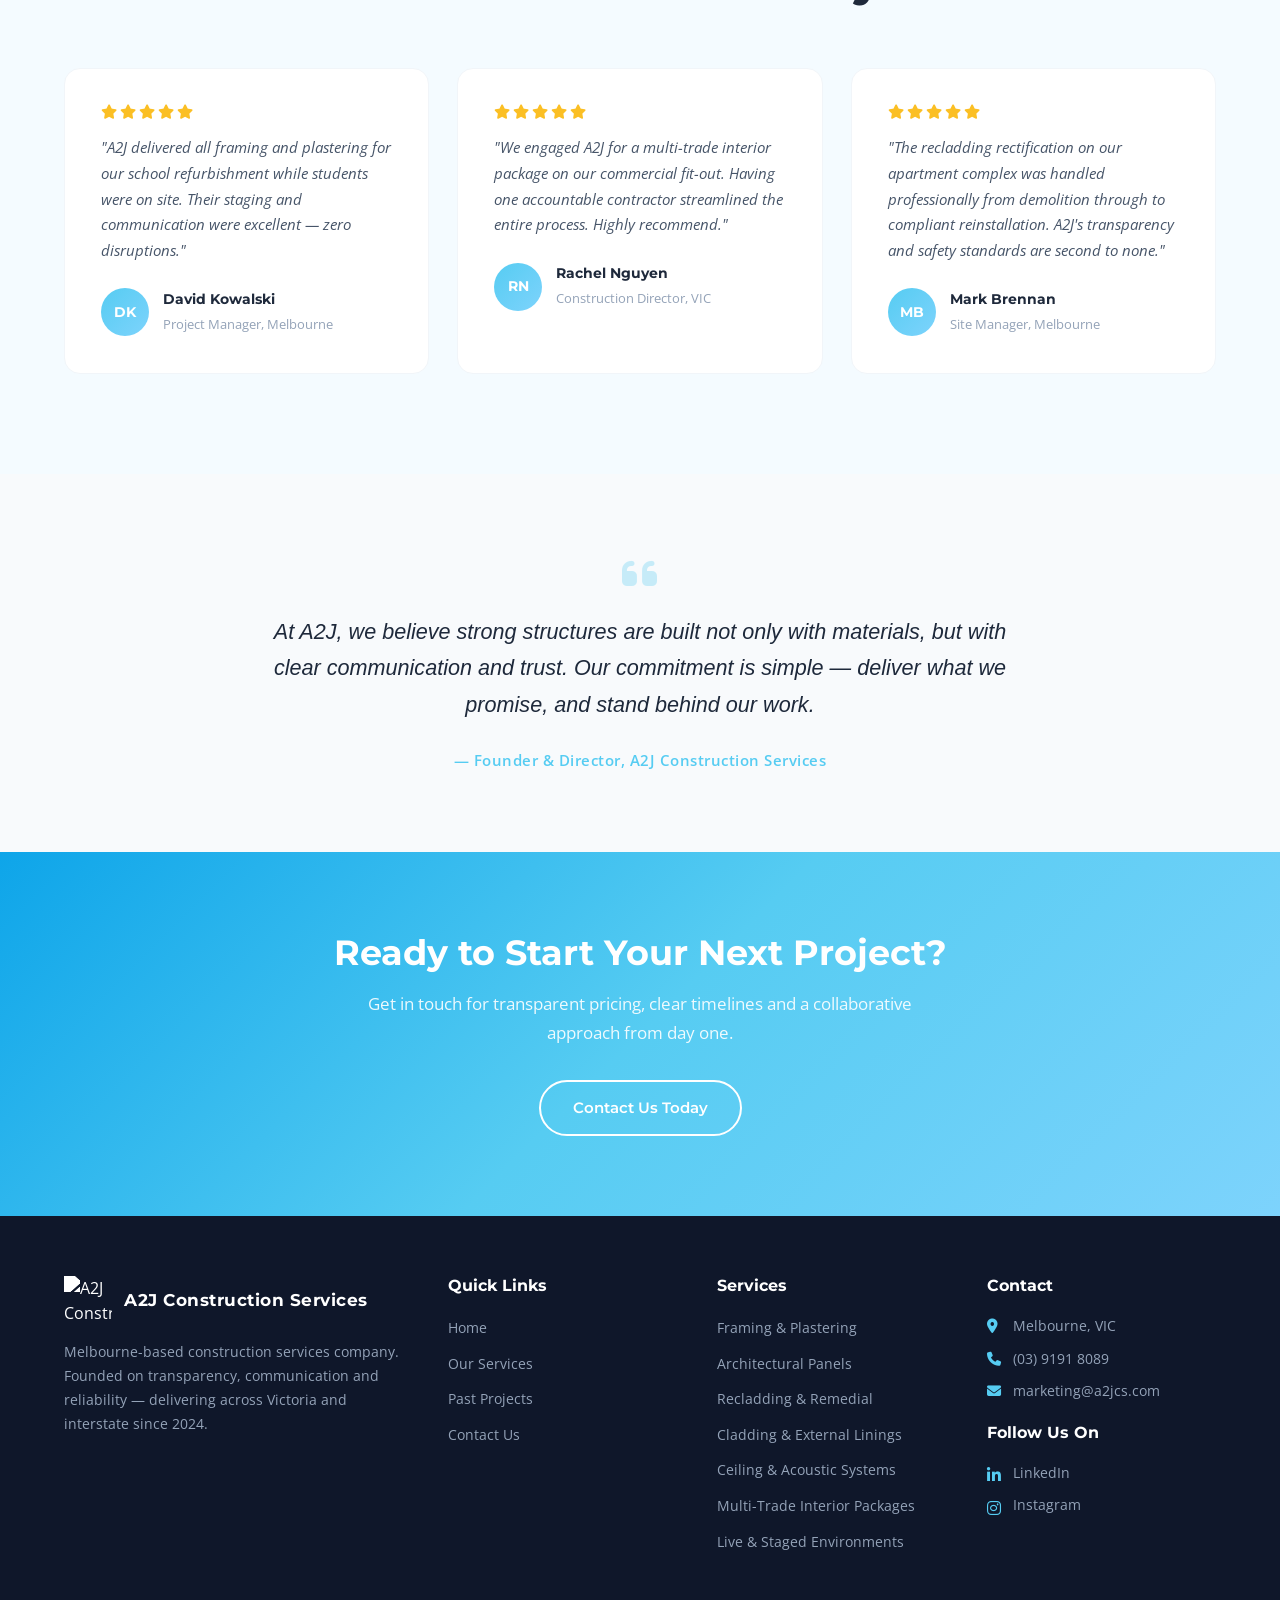
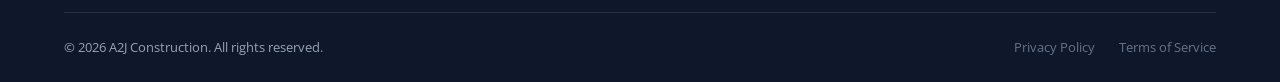
==== commit 64315f69: "Update website with real content, R2 CDN integration, and contact form - Updated all pages with real" ====
--- a/index.html
+++ b/index.html
@@ -3,7 +3,7 @@
 <head>
     <meta charset="UTF-8">
     <meta name="viewport" content="width=device-width, initial-scale=1.0">
-    <title>A2J Construction | Quality Building Services in Australia</title>
+    <title>A2J Construction Services | Quality Building Services – Melbourne</title>
 
     <!-- Fonts & Icons -->
     <link rel="preconnect" href="https://fonts.googleapis.com">
@@ -26,14 +26,13 @@
     <!-- ==================== HERO ==================== -->
     <section class="hero" id="home">
         <div class="hero-content">
-            <p class="hero-subtitle">Australia's Trusted Construction Partner</p>
+            <p class="hero-subtitle">Melbourne-Based Construction Services</p>
             <h1 class="hero-title">
-                Building <span class="highlight">Quality</span><br>
-                That Stands the Test of Time
+                Built in the <span class="highlight">Details</span>
             </h1>
             <p class="hero-description">
-                From residential renovations to large-scale commercial projects, A2J Construction delivers 
-                excellence with every build. Licensed, insured, and committed to your vision.
+                A2J Construction Services delivers commercial, education, residential and refurbishment 
+                projects across Victoria and interstate. Founded on transparency, communication and reliability.
             </p>
             <div class="hero-buttons">
                 <a href="services.html" class="btn btn-primary">Explore Our Services</a>
@@ -41,16 +40,16 @@
             </div>
             <div class="hero-stats">
                 <div class="stat">
-                    <span class="stat-number" data-target="500">0</span><span class="stat-plus">+</span>
-                    <span class="stat-label">Projects Completed</span>
+                    <span class="stat-number" data-target="6">0</span>
+                    <span class="stat-label">States Covered</span>
                 </div>
                 <div class="stat">
-                    <span class="stat-number" data-target="15">0</span><span class="stat-plus">+</span>
-                    <span class="stat-label">Years Experience</span>
+                    <span class="stat-number" data-target="5">0</span><span class="stat-plus">+</span>
+                    <span class="stat-label">Industries Served</span>
                 </div>
                 <div class="stat">
                     <span class="stat-number" data-target="100">0</span><span class="stat-percent">%</span>
-                    <span class="stat-label">Client Satisfaction</span>
+                    <span class="stat-label">Compliance Focused</span>
                 </div>
             </div>
         </div>
@@ -65,20 +64,20 @@
         <div class="container">
             <div class="trust-items">
                 <div class="trust-item">
+                    <i class="fas fa-user-tie"></i>
+                    <span>Director-Level Involvement</span>
+                </div>
+                <div class="trust-item">
+                    <i class="fas fa-comments"></i>
+                    <span>Transparent Communication</span>
+                </div>
+                <div class="trust-item">
                     <i class="fas fa-shield-halved"></i>
-                    <span>Fully Licensed & Insured</span>
+                    <span>Compliance & Safety Focused</span>
                 </div>
                 <div class="trust-item">
-                    <i class="fas fa-award"></i>
-                    <span>Award-Winning Craftsmanship</span>
-                </div>
-                <div class="trust-item">
-                    <i class="fas fa-clock"></i>
-                    <span>On-Time Delivery Guaranteed</span>
-                </div>
-                <div class="trust-item">
-                    <i class="fas fa-hand-holding-dollar"></i>
-                    <span>Competitive & Transparent Pricing</span>
+                    <i class="fas fa-handshake"></i>
+                    <span>Multi-Trade Coordination</span>
                 </div>
             </div>
         </div>
@@ -89,46 +88,43 @@
         <div class="container">
             <div class="section-header">
                 <p class="section-tag">What We Offer</p>
-                <h2 class="section-title">Everything You Need to Build</h2>
+                <h2 class="section-title">Integrated Construction Solutions</h2>
                 <p class="section-description">
-                    A2J Construction provides end-to-end construction solutions across Australia. 
-                    Explore our key areas of expertise.
+                    A2J delivers streamlined, compliant construction services across Victoria and interstate — 
+                    from interior fit-outs and cladding to multi-trade packages.
                 </p>
             </div>
             <div class="overview-grid">
-                <!-- Services Card -->
                 <div class="overview-card">
                     <div class="overview-icon">
                         <i class="fas fa-tools"></i>
                     </div>
-                    <h3>Our Services</h3>
+                    <h3>Our Expertise</h3>
                     <p>
-                        From plastering and cladding to full renovations and commercial fit-outs — 
-                        we offer a comprehensive range of construction services tailored to your needs.
+                        Cladding, ceiling systems, interior fit-outs, painting, glazing and more — 
+                        integrated packages delivered by a single, accountable contractor.
                     </p>
                     <a href="services.html" class="btn btn-outline-dark">View All Services</a>
                 </div>
-                <!-- Projects Card -->
                 <div class="overview-card">
                     <div class="overview-icon">
                         <i class="fas fa-building"></i>
                     </div>
                     <h3>Past Projects</h3>
                     <p>
-                        Browse our portfolio of residential, commercial, and renovation projects 
-                        delivered across Sydney, Melbourne, Brisbane, Perth and beyond.
+                        Education facilities, commercial fit-outs, multi-residential builds and 
+                        recladding rectification works delivered across Australia.
                     </p>
                     <a href="projects.html" class="btn btn-outline-dark">See Our Work</a>
                 </div>
-                <!-- Contact Card -->
                 <div class="overview-card">
                     <div class="overview-icon">
                         <i class="fas fa-comments"></i>
                     </div>
                     <h3>Contact Us</h3>
                     <p>
-                        Ready to start your next project? Get in touch for a free consultation 
-                        and detailed quote. We'd love to hear about your plans.
+                        Ready to start your next project? Get in touch for transparent pricing, 
+                        clear timelines and a collaborative approach from day one.
                     </p>
                     <a href="contact.html" class="btn btn-outline-dark">Get in Touch</a>
                 </div>
@@ -139,31 +135,37 @@
     <!-- ==================== CLIENT LOGOS ==================== -->
     <section class="clients">
         <div class="container">
-            <p class="clients-label">Trusted by leading brands & partners</p>
+            <p class="clients-label">Industries We Serve</p>
             <div class="clients-logos">
                 <div class="client-logo">
-                    <i class="fas fa-building-columns"></i>
-                    <span class="logo-text">BuildCorp</span>
-                </div>
-                <div class="client-logo">
-                    <i class="fas fa-helmet-safety"></i>
-                    <span class="logo-text">SafeBuild AU</span>
-                </div>
-                <div class="client-logo">
-                    <i class="fas fa-house-chimney"></i>
-                    <span class="logo-text">HomeMax</span>
-                </div>
-                <div class="client-logo">
-                    <i class="fas fa-city"></i>
-                    <span class="logo-text">UrbanEdge</span>
-                </div>
-                <div class="client-logo">
-                    <i class="fas fa-cube"></i>
-                    <span class="logo-text">CoreSteel</span>
-                </div>
-                <div class="client-logo">
-                    <i class="fas fa-leaf"></i>
-                    <span class="logo-text">GreenBuild</span>
+                    <i class="fas fa-school"></i>
+                    <span class="logo-text">Education</span>
+                    <span class="logo-desc">Schools & Universities</span>
+                </div>
+                <div class="client-logo">
+                    <i class="fas fa-briefcase"></i>
+                    <span class="logo-text">Commercial Fitouts</span>
+                    <span class="logo-desc">Offices & Retail Spaces</span>
+                </div>
+                <div class="client-logo">
+                    <i class="fas fa-building"></i>
+                    <span class="logo-text">Multi-Residential</span>
+                    <span class="logo-desc">Apartments & Complexes</span>
+                </div>
+                <div class="client-logo">
+                    <i class="fas fa-screwdriver-wrench"></i>
+                    <span class="logo-text">Recladding</span>
+                    <span class="logo-desc">Rectification & Remedial</span>
+                </div>
+                <div class="client-logo">
+                    <i class="fas fa-hotel"></i>
+                    <span class="logo-text">Hospitality</span>
+                    <span class="logo-desc">Hotels & Accommodation</span>
+                </div>
+                <div class="client-logo">
+                    <i class="fas fa-globe"></i>
+                    <span class="logo-text">International</span>
+                    <span class="logo-desc">Overseas Projects</span>
                 </div>
             </div>
         </div>
@@ -174,33 +176,41 @@
         <div class="container">
             <div class="why-us-grid">
                 <div class="why-us-content">
-                    <p class="section-tag">Why A2J Construction</p>
-                    <h2 class="section-title left-align">Built on Trust,<br>Delivered with Excellence</h2>
+                    <p class="section-tag">Why Choose A2J</p>
+                    <h2 class="section-title left-align">Transparency, Communication<br>& Reliability</h2>
                     <p class="why-us-text">
-                        With over 15 years in the Australian construction industry, A2J Construction has earned a 
-                        reputation for reliability, quality craftsmanship, and exceptional customer service. 
-                        We treat every project — big or small — with the same dedication and attention to detail.
+                        Established in 2024, A2J was founded with a clear objective — to strengthen collaboration 
+                        within the subcontracting sector through open communication, clear expectations and 
+                        proactive coordination on every project. Our Director remains actively involved in 
+                        project delivery, stakeholder coordination and quality control.
                     </p>
                     <div class="why-us-features">
                         <div class="feature">
                             <div class="feature-icon"><i class="fas fa-user-tie"></i></div>
                             <div>
-                                <h4>Experienced Professionals</h4>
-                                <p>Our team of licensed builders and tradespeople bring decades of combined experience.</p>
+                                <h4>Director-Level Involvement</h4>
+                                <p>Hands-on leadership on every project ensures commitments made during tender are upheld through execution.</p>
                             </div>
                         </div>
                         <div class="feature">
-                            <div class="feature-icon"><i class="fas fa-file-contract"></i></div>
+                            <div class="feature-icon"><i class="fas fa-comments"></i></div>
                             <div>
-                                <h4>Fixed-Price Contracts</h4>
-                                <p>No hidden costs or surprises. We provide detailed quotes and stick to them.</p>
+                                <h4>Transparent Communication</h4>
+                                <p>Open dialogue from tender to handover — no surprises, no hidden costs, just clear expectations.</p>
                             </div>
                         </div>
                         <div class="feature">
-                            <div class="feature-icon"><i class="fas fa-leaf"></i></div>
+                            <div class="feature-icon"><i class="fas fa-shield-halved"></i></div>
                             <div>
-                                <h4>Sustainable Practices</h4>
-                                <p>We use eco-friendly materials and methods wherever possible.</p>
+                                <h4>Compliance & Safety Focused</h4>
+                                <p>Strict adherence to Australian Standards, site-specific SWMS and builder safety protocols on every project.</p>
+                            </div>
+                        </div>
+                        <div class="feature">
+                            <div class="feature-icon"><i class="fas fa-hard-hat"></i></div>
+                            <div>
+                                <h4>Live Environment Specialists</h4>
+                                <p>Proven capability in occupied schools, residential buildings and operational facilities with staged programming.</p>
                             </div>
                         </div>
                     </div>
@@ -208,7 +218,7 @@
                 <div class="why-us-image">
                     <div class="image-placeholder">
                         <i class="fas fa-helmet-safety"></i>
-                        <span>Quality Construction Since 2009</span>
+                        <span>Built in the Details — Est. 2024</span>
                     </div>
                 </div>
             </div>
@@ -227,12 +237,12 @@
                     <div class="stars">
                         <i class="fas fa-star"></i><i class="fas fa-star"></i><i class="fas fa-star"></i><i class="fas fa-star"></i><i class="fas fa-star"></i>
                     </div>
-                    <p>"A2J Construction transformed our outdated kitchen into a modern masterpiece. Professional, on-time, and the quality is outstanding. Highly recommend!"</p>
+                    <p>"A2J delivered all framing and plastering for our school refurbishment while students were on site. Their staging and communication were excellent — zero disruptions."</p>
                     <div class="testimonial-author">
-                        <div class="author-avatar">SM</div>
+                        <div class="author-avatar">DK</div>
                         <div>
-                            <strong>Sarah Mitchell</strong>
-                            <span>Homeowner, Sydney</span>
+                            <strong>David Kowalski</strong>
+                            <span>Project Manager, Melbourne</span>
                         </div>
                     </div>
                 </div>
@@ -240,12 +250,12 @@
                     <div class="stars">
                         <i class="fas fa-star"></i><i class="fas fa-star"></i><i class="fas fa-star"></i><i class="fas fa-star"></i><i class="fas fa-star"></i>
                     </div>
-                    <p>"We hired A2J for our office fit-out and couldn't be happier. They understood our vision perfectly and delivered ahead of schedule. True professionals."</p>
+                    <p>"We engaged A2J for a multi-trade interior package on our commercial fit-out. Having one accountable contractor streamlined the entire process. Highly recommend."</p>
                     <div class="testimonial-author">
-                        <div class="author-avatar">JW</div>
+                        <div class="author-avatar">RN</div>
                         <div>
-                            <strong>James Wong</strong>
-                            <span>Business Owner, Melbourne</span>
+                            <strong>Rachel Nguyen</strong>
+                            <span>Construction Director, VIC</span>
                         </div>
                     </div>
                 </div>
@@ -253,15 +263,28 @@
                     <div class="stars">
                         <i class="fas fa-star"></i><i class="fas fa-star"></i><i class="fas fa-star"></i><i class="fas fa-star"></i><i class="fas fa-star"></i>
                     </div>
-                    <p>"From the first consultation to the final handover, A2J was exceptional. Their attention to detail on our home extension was incredible. Worth every dollar."</p>
+                    <p>"The recladding rectification on our apartment complex was handled professionally from demolition through to compliant reinstallation. A2J's transparency and safety standards are second to none."</p>
                     <div class="testimonial-author">
-                        <div class="author-avatar">LP</div>
+                        <div class="author-avatar">MB</div>
                         <div>
-                            <strong>Lisa Patel</strong>
-                            <span>Homeowner, Brisbane</span>
-                        </div>
-                    </div>
-                </div>
+                            <strong>Mark Brennan</strong>
+                            <span>Site Manager, Melbourne</span>
+                        </div>
+                    </div>
+                </div>
+            </div>
+        </div>
+    </section>
+
+    <!-- ==================== FOUNDER STATEMENT ==================== -->
+    <section class="founder-statement">
+        <div class="container">
+            <div class="founder-content">
+                <i class="fas fa-quote-left founder-quote-icon"></i>
+                <blockquote>
+                    At A2J, we believe strong structures are built not only with materials, but with clear communication and trust. Our commitment is simple — deliver what we promise, and stand behind our work.
+                </blockquote>
+                <p class="founder-attribution">— Founder & Director, A2J Construction Services</p>
             </div>
         </div>
     </section>
@@ -270,7 +293,7 @@
     <section class="cta-banner">
         <div class="container">
             <h2>Ready to Start Your Next Project?</h2>
-            <p>Get a free consultation and quote from our expert team. No obligation, no pressure.</p>
+            <p>Get in touch for transparent pricing, clear timelines and a collaborative approach from day one.</p>
             <a href="contact.html" class="btn btn-outline">Contact Us Today</a>
         </div>
     </section>
@@ -279,6 +302,7 @@
     <div id="site-footer"></div>
 
     <!-- Scripts -->
+    <script src="js/config.js"></script>
     <script src="js/components.js"></script>
     <script src="js/main.js"></script>
     <script src="js/home.js"></script>
--- a/css/base.css
+++ b/css/base.css
@@ -389,30 +389,98 @@
 .lightbox-content {
     background: var(--white);
     border-radius: var(--radius-xl);
-    max-width: 700px;
+    max-width: 800px;
     width: 100%;
     overflow: hidden;
     transform: scale(0.9) translateY(20px);
     transition: transform 0.3s ease;
     position: relative;
+    max-height: 90vh;
+    overflow-y: auto;
 }
 
 .lightbox-overlay.active .lightbox-content {
     transform: scale(1) translateY(0);
 }
 
-.lightbox-image {
+.lightbox-gallery {
+    position: relative;
+    background: #111;
+}
+
+.lightbox-gallery-main {
+    position: relative;
     width: 100%;
-    height: 300px;
-    display: flex;
-    align-items: center;
-    justify-content: center;
-    position: relative;
-}
-
-.lightbox-image-icon {
-    font-size: 4rem;
-    color: rgba(255, 255, 255, 0.5);
+    aspect-ratio: 16 / 9;
+    max-height: 420px;
+    display: flex;
+    align-items: center;
+    justify-content: center;
+    overflow: hidden;
+}
+
+.gallery-photo {
+    width: 100%;
+    height: 100%;
+    object-fit: cover;
+    transition: opacity 0.3s ease;
+    filter: saturate(0.85) contrast(1.05) brightness(1.02);
+}
+
+.gallery-nav {
+    position: absolute;
+    top: 50%;
+    transform: translateY(-50%);
+    width: 42px;
+    height: 42px;
+    background: rgba(0, 0, 0, 0.5);
+    color: var(--white);
+    border: none;
+    border-radius: 50%;
+    cursor: pointer;
+    display: flex;
+    align-items: center;
+    justify-content: center;
+    font-size: 0.95rem;
+    z-index: 2;
+    transition: background 0.2s ease;
+}
+
+.gallery-nav:hover {
+    background: rgba(0, 0, 0, 0.75);
+}
+
+.gallery-prev { left: 12px; }
+.gallery-next { right: 12px; }
+
+.gallery-thumbnails {
+    display: none;
+}
+
+.gallery-thumb {
+    width: 52px;
+    height: 38px;
+    object-fit: cover;
+    border-radius: 6px;
+    cursor: pointer;
+    opacity: 0.5;
+    transition: opacity 0.2s ease, outline 0.2s ease;
+    flex-shrink: 0;
+    filter: saturate(0.85) contrast(1.05) brightness(1.02);
+}
+
+.gallery-thumb:hover {
+    opacity: 0.8;
+}
+
+.gallery-thumb.active {
+    opacity: 1;
+    outline: 2px solid var(--white);
+    outline-offset: 1px;
+}
+
+.gallery-counter {
+    display: none;
 }
 
 .lightbox-body {
@@ -514,27 +582,38 @@
 
 .client-logo {
     display: flex;
-    align-items: center;
-    gap: 10px;
+    flex-direction: column;
+    align-items: center;
+    gap: 6px;
     font-family: 'Montserrat', sans-serif;
     font-weight: 700;
     font-size: 1rem;
-    color: var(--gray-300);
+    color: var(--gray-400);
     transition: var(--transition);
     user-select: none;
+    text-align: center;
+    min-width: 120px;
 }
 
 .client-logo:hover {
-    color: var(--gray-500);
+    color: var(--primary);
 }
 
 .client-logo i {
-    font-size: 1.6rem;
+    font-size: 2rem;
+    margin-bottom: 4px;
 }
 
 .client-logo .logo-text {
-    font-size: 0.9rem;
-    letter-spacing: 1px;
+    font-size: 0.85rem;
+    letter-spacing: 0.5px;
+}
+
+.client-logo .logo-desc {
+    font-size: 0.75rem;
+    font-weight: 400;
+    color: var(--gray-400);
+    letter-spacing: 0;
 }
 
 /* ==================== RESPONSIVE ==================== */
@@ -578,4 +657,34 @@
         bottom: 85px;
         right: 16px;
     }
-}
+
+    .lightbox-overlay {
+        padding: 16px;
+    }
+
+    .lightbox-content {
+        max-width: 100%;
+    }
+
+    .gallery-nav {
+        width: 34px;
+        height: 34px;
+        font-size: 0.8rem;
+    }
+
+    .gallery-prev { left: 6px; }
+    .gallery-next { right: 6px; }
+
+    .gallery-thumb {
+        width: 48px;
+        height: 36px;
+    }
+
+    .lightbox-body {
+        padding: 20px;
+    }
+
+    .lightbox-details {
+        grid-template-columns: 1fr;
+    }
+}
--- a/css/header.css
+++ b/css/header.css
@@ -31,31 +31,53 @@
 .logo {
     display: flex;
     align-items: center;
-    gap: 2px;
+    gap: 12px;
+    z-index: 1001;
+}
+
+.logo-icon-wrap {
+    width: 56px;
+    height: 56px;
+    overflow: hidden;
+    flex-shrink: 0;
+    transition: var(--transition);
+}
+
+.logo-img {
+    width: 100%;
+    height: auto;
+    display: block;
+    /* White on blue hero — hides white bg and turns icon white */
+    filter: brightness(0) invert(1);
+    transition: var(--transition);
+}
+
+.logo-text {
     font-family: 'Montserrat', sans-serif;
-    font-size: 1.5rem;
-    font-weight: 800;
-    z-index: 1001;
-}
-
-.logo-a2j {
+    font-weight: 500;
+    font-size: 0.9rem;
     color: var(--white);
-    background: var(--primary);
-    padding: 4px 10px;
-    border-radius: 6px;
-    letter-spacing: 1px;
-}
-
-.logo-construction {
-    color: var(--white);
-    font-weight: 600;
-    font-size: 1.1rem;
-    letter-spacing: 2px;
-    margin-left: 8px;
-}
-
-.navbar.scrolled .logo-construction,
-.navbar.navbar-light .logo-construction {
+    letter-spacing: 0.5px;
+    line-height: 1.2;
+    white-space: nowrap;
+    transition: var(--transition);
+}
+
+/* When header turns white */
+.navbar.scrolled .logo-icon-wrap,
+.navbar.navbar-light .logo-icon-wrap {
+    width: 48px;
+    height: 48px;
+}
+
+.navbar.scrolled .logo-img,
+.navbar.navbar-light .logo-img {
+    filter: none;
+    mix-blend-mode: multiply;
+}
+
+.navbar.scrolled .logo-text,
+.navbar.navbar-light .logo-text {
     color: var(--gray-800);
 }
 
--- a/css/footer.css
+++ b/css/footer.css
@@ -16,28 +16,32 @@
 .footer-logo {
     display: inline-flex;
     align-items: center;
-    gap: 2px;
+    gap: 12px;
     margin-bottom: 16px;
 }
 
-.footer-logo .logo-a2j {
-    background: var(--primary);
-    color: var(--white);
-    padding: 4px 8px;
-    border-radius: 4px;
-    font-family: 'Montserrat', sans-serif;
-    font-weight: 800;
-    font-size: 1.2rem;
-    letter-spacing: 1px;
+.footer-logo-icon-wrap {
+    width: 48px;
+    height: 48px;
+    overflow: hidden;
+    flex-shrink: 0;
 }
 
-.footer-logo .logo-construction {
-    color: var(--gray-300);
+.footer-logo-img {
+    width: 100%;
+    height: auto;
+    display: block;
+    filter: brightness(0) invert(1);
+}
+
+.footer-logo-text {
     font-family: 'Montserrat', sans-serif;
-    font-weight: 600;
-    font-size: 0.9rem;
-    letter-spacing: 2px;
-    margin-left: 6px;
+    font-weight: 700;
+    font-size: 1.05rem;
+    color: var(--white);
+    letter-spacing: 0.5px;
+    line-height: 1.2;
+    white-space: nowrap;
 }
 
 .footer-about p {
@@ -97,6 +101,34 @@
     min-width: 16px;
 }
 
+.footer-social-heading {
+    margin-top: 20px;
+}
+
+.footer-social-list li {
+    margin-bottom: 10px;
+}
+
+.footer-social-list a {
+    font-size: 0.88rem;
+    color: var(--gray-400);
+    display: flex;
+    align-items: center;
+    gap: 10px;
+    transition: var(--transition);
+}
+
+.footer-social-list a:hover {
+    color: var(--primary-light);
+    padding-left: 4px;
+}
+
+.footer-social-list a i {
+    color: var(--primary);
+    font-size: 1rem;
+    min-width: 16px;
+}
+
 .footer-bottom {
     display: flex;
     justify-content: space-between;
--- a/css/home.css
+++ b/css/home.css
@@ -511,3 +511,49 @@
         align-items: center;
     }
 }
+
+/* ===== Founder Statement ===== */
+.founder-statement {
+    padding: 80px 0;
+    background: var(--gray-50, #f8f9fa);
+}
+
+.founder-content {
+    max-width: 750px;
+    margin: 0 auto;
+    text-align: center;
+    position: relative;
+}
+
+.founder-quote-icon {
+    font-size: 2.5rem;
+    color: var(--primary);
+    opacity: 0.3;
+    margin-bottom: 20px;
+    display: block;
+}
+
+.founder-content blockquote {
+    font-family: 'Montserrat', sans-serif;
+    font-size: 1.35rem;
+    font-weight: 500;
+    line-height: 1.7;
+    color: var(--gray-800, #2d3748);
+    font-style: italic;
+    margin: 0 0 24px;
+    padding: 0;
+    border: none;
+}
+
+.founder-attribution {
+    font-size: 0.95rem;
+    font-weight: 600;
+    color: var(--primary);
+    letter-spacing: 0.5px;
+}
+
+@media (max-width: 768px) {
+    .founder-content blockquote {
+        font-size: 1.1rem;
+    }
+}
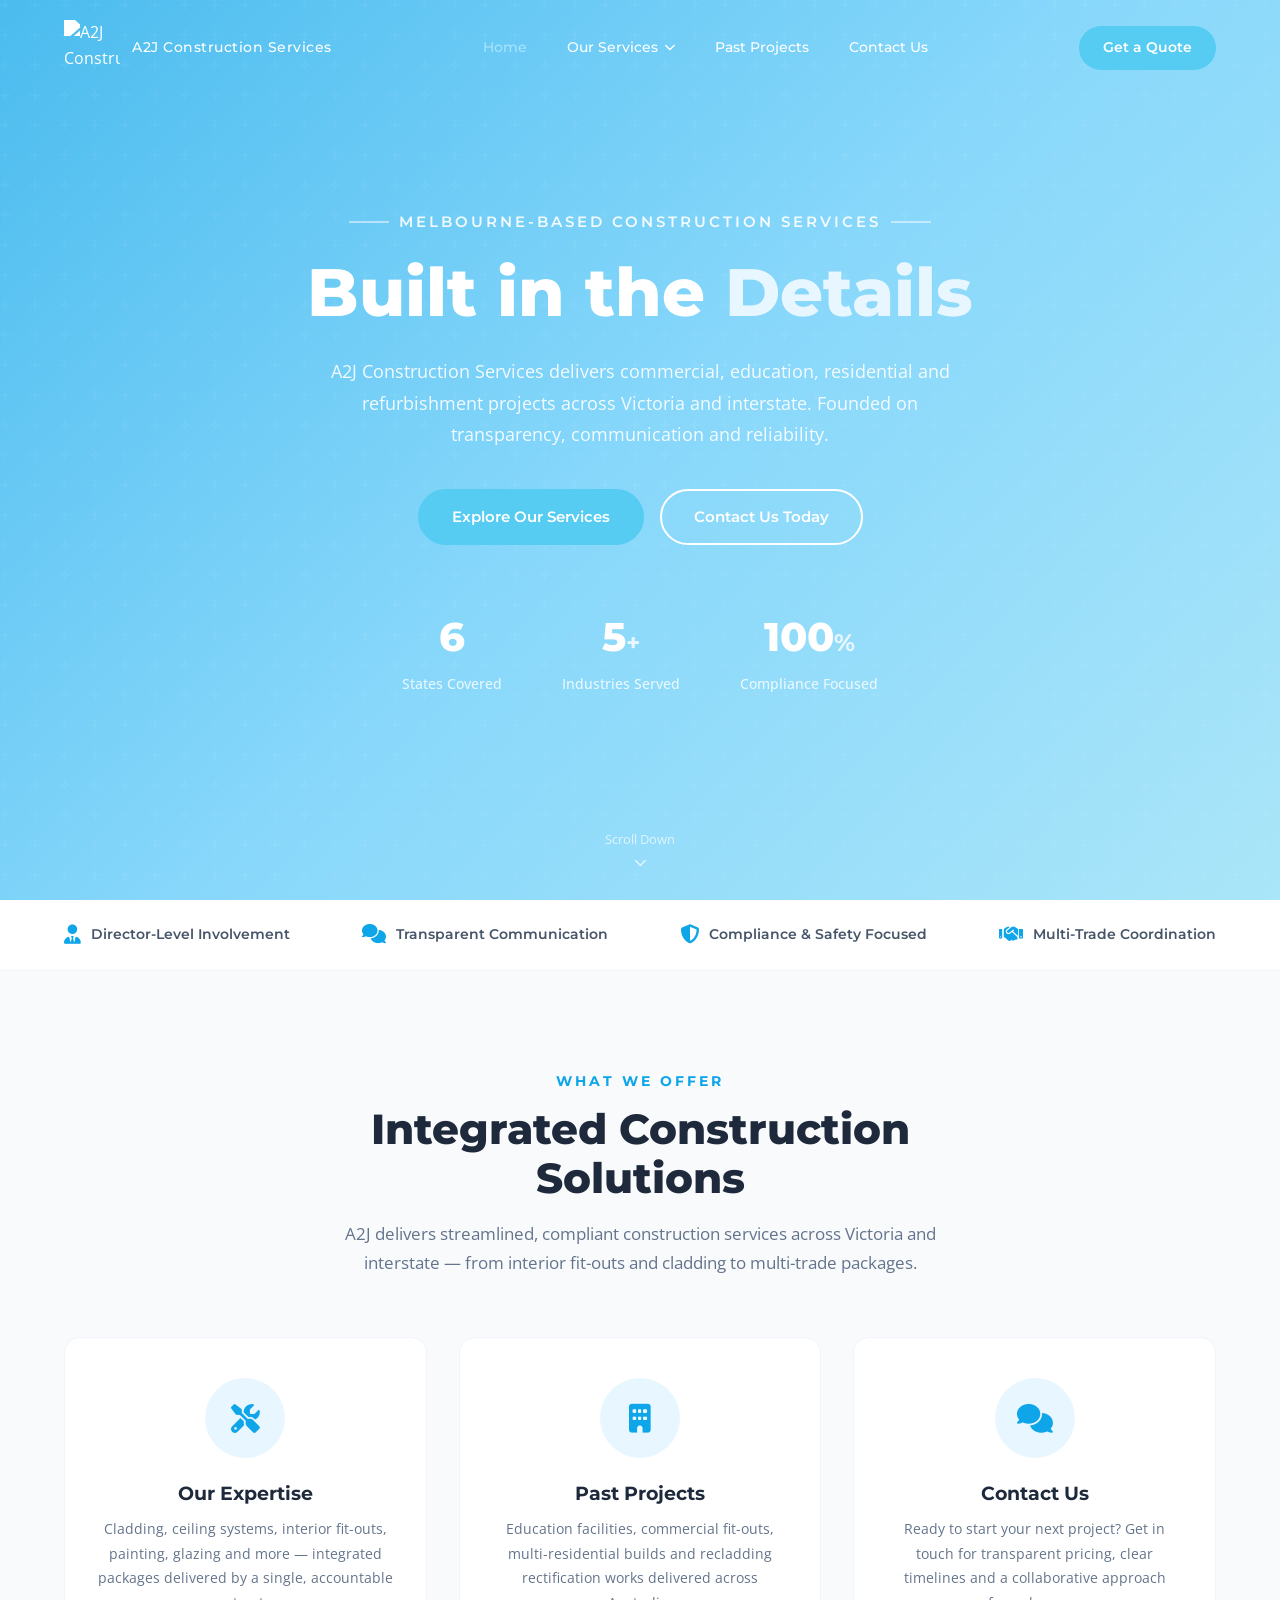
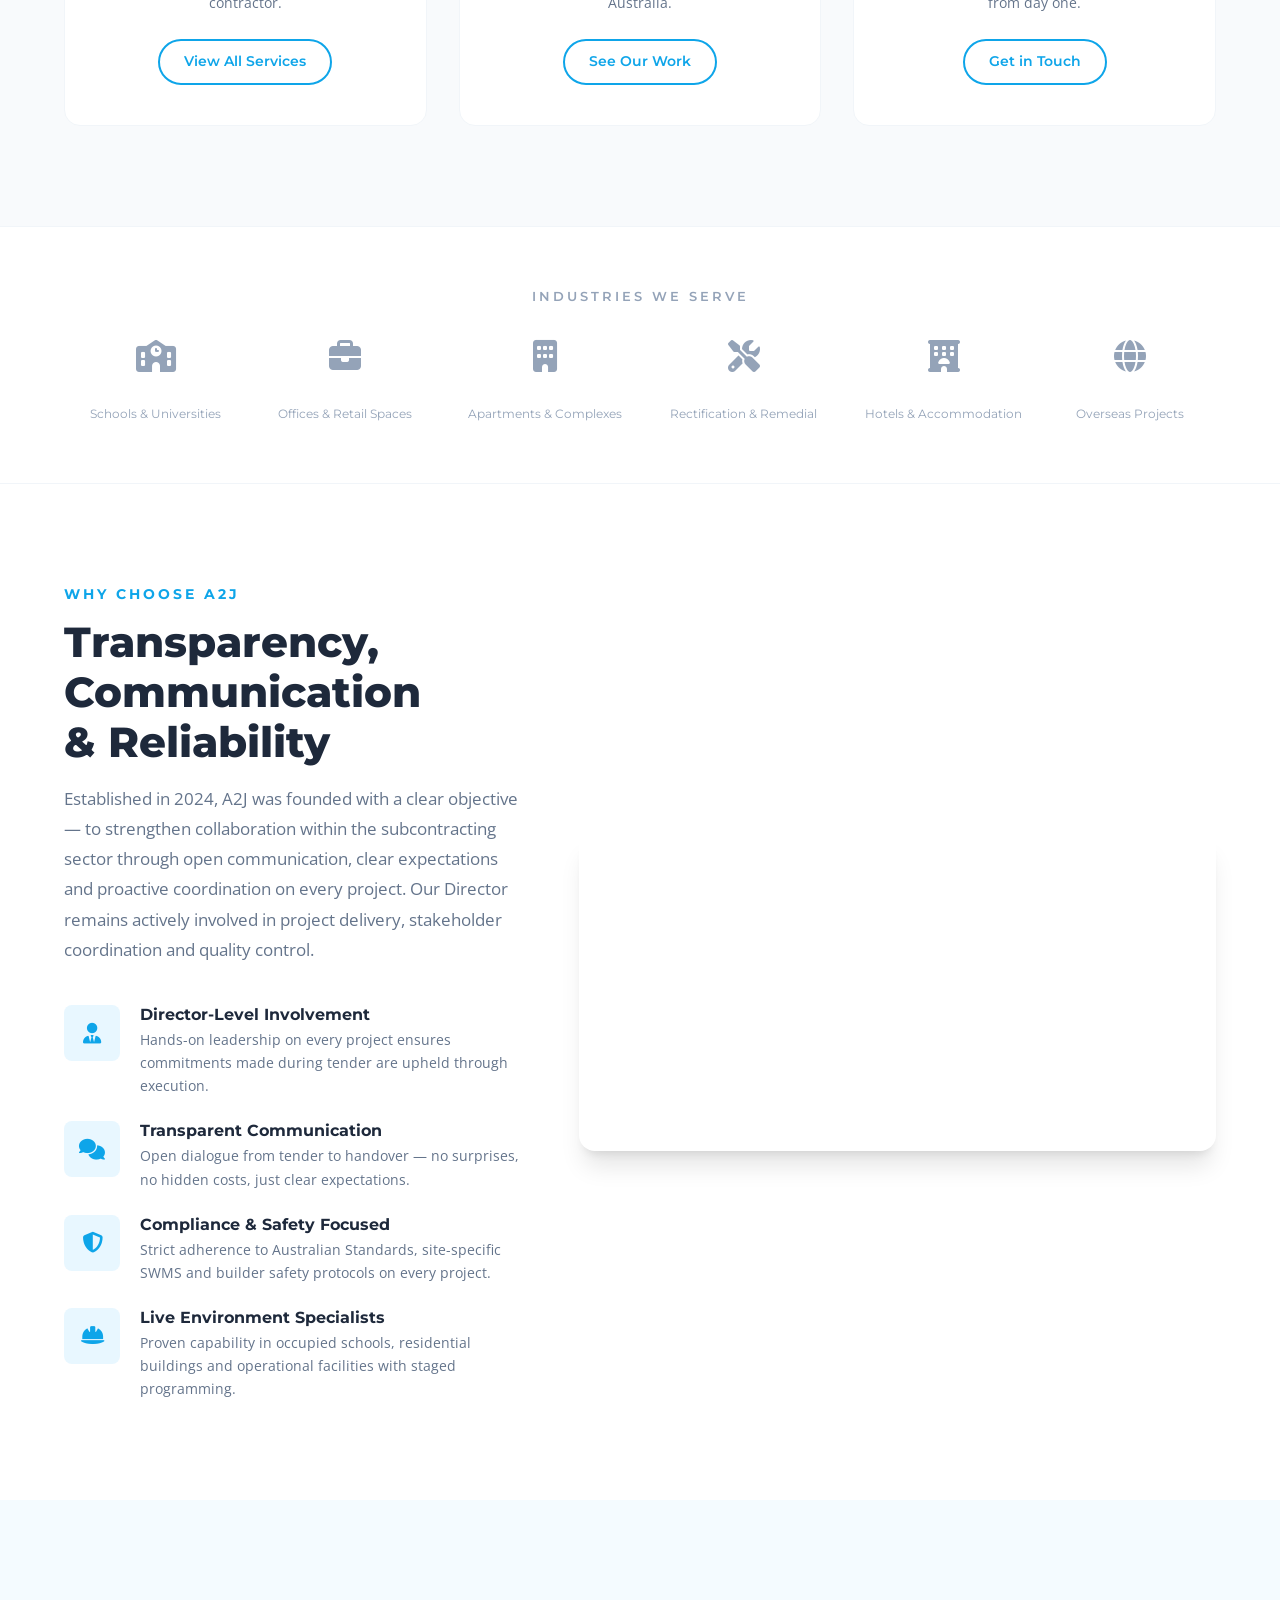
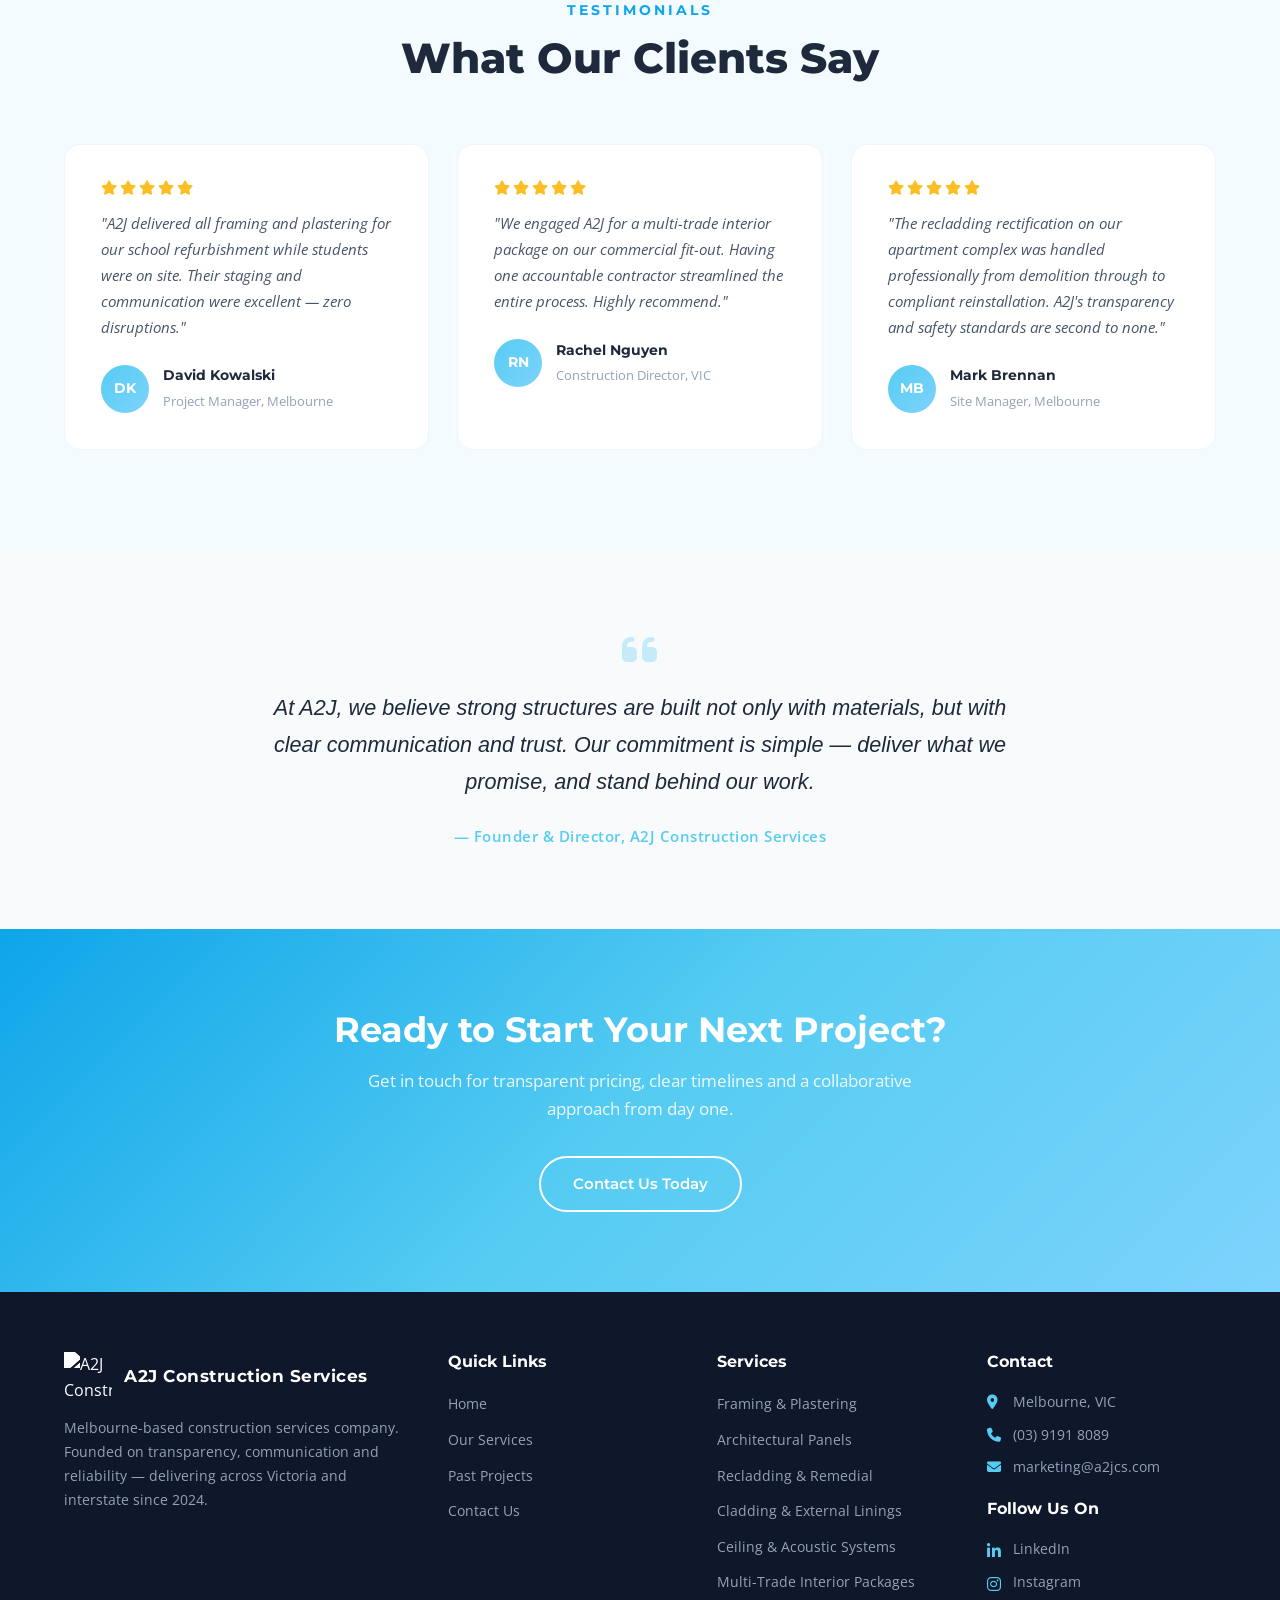
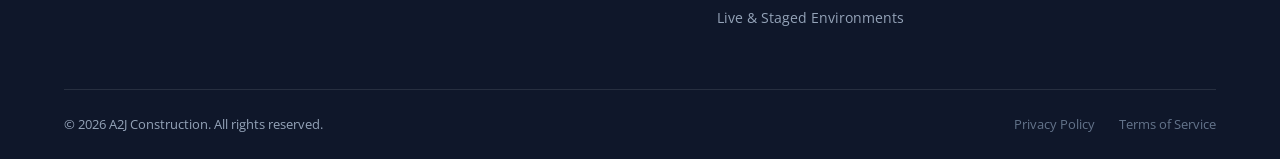
==== commit dc797461: "added a video on the main page" ====
--- a/index.html
+++ b/index.html
@@ -216,9 +216,17 @@
                     </div>
                 </div>
                 <div class="why-us-image">
-                    <div class="image-placeholder">
-                        <i class="fas fa-helmet-safety"></i>
-                        <span>Built in the Details — Est. 2024</span>
+                    <div class="video-wrapper" id="videoWrapper">
+                        <video id="heroVideo" autoplay muted loop playsinline>
+                            <source src="https://pub-c60a4e1516b2419b943f46b87f327c12.r2.dev/videos/A2J Main V2.mp4" type="video/mp4">
+                        </video>
+                        <div class="video-controls">
+                            <button class="video-btn" id="videoRewind" aria-label="Rewind 10s"><i class="fas fa-backward"></i></button>
+                            <button class="video-btn" id="videoPlayPause" aria-label="Play/Pause"><i class="fas fa-pause"></i></button>
+                            <button class="video-btn" id="videoForward" aria-label="Forward 10s"><i class="fas fa-forward"></i></button>
+                            <button class="video-btn" id="videoMute" aria-label="Mute/Unmute"><i class="fas fa-volume-xmark"></i></button>
+                            <input type="range" id="videoVolume" class="volume-slider" min="0" max="1" step="0.05" value="0.5">
+                        </div>
                     </div>
                 </div>
             </div>
--- a/css/home.css
+++ b/css/home.css
@@ -263,7 +263,7 @@
 
 .why-us-grid {
     display: grid;
-    grid-template-columns: 1fr 1fr;
+    grid-template-columns: 1fr 1.4fr;
     gap: 60px;
     align-items: center;
 }
@@ -321,43 +321,94 @@
     justify-content: center;
 }
 
-.image-placeholder {
+.video-wrapper {
     width: 100%;
-    aspect-ratio: 4/3;
-    background: linear-gradient(135deg, var(--primary-dark) 0%, var(--primary-lighter) 100%);
     border-radius: var(--radius-xl);
-    display: flex;
-    flex-direction: column;
-    align-items: center;
-    justify-content: center;
-    gap: 16px;
-    color: var(--white);
+    overflow: hidden;
+    position: relative;
     box-shadow: var(--shadow-lg);
-    position: relative;
-    overflow: hidden;
-}
-
-.image-placeholder::before {
-    content: '';
+}
+
+.video-wrapper video {
+    width: 100%;
+    display: block;
+    object-fit: cover;
+}
+
+.video-controls {
     position: absolute;
-    top: -50%;
-    right: -30%;
-    width: 300px;
-    height: 300px;
-    background: radial-gradient(circle, rgba(255,255,255,0.1) 0%, transparent 70%);
+    bottom: 0;
+    left: 0;
+    right: 0;
+    display: flex;
+    justify-content: center;
+    align-items: center;
+    gap: 8px;
+    padding: 12px;
+    background: linear-gradient(to top, rgba(0, 0, 0, 0.5) 0%, transparent 100%);
+    opacity: 1;
+    transition: opacity 0.3s ease;
+}
+
+.video-wrapper.playing .video-controls {
+    opacity: 0;
+}
+
+.video-wrapper.playing:hover .video-controls {
+    opacity: 1;
+}
+
+.video-btn {
+    width: 40px;
+    height: 40px;
+    border: none;
     border-radius: 50%;
-}
-
-.image-placeholder i {
-    font-size: 5rem;
-    opacity: 0.6;
-}
-
-.image-placeholder span {
-    font-family: 'Montserrat', sans-serif;
-    font-weight: 700;
-    font-size: 1.2rem;
-    opacity: 0.8;
+    background: rgba(255, 255, 255, 0.2);
+    backdrop-filter: blur(4px);
+    color: #fff;
+    font-size: 0.85rem;
+    cursor: pointer;
+    display: flex;
+    align-items: center;
+    justify-content: center;
+    transition: background 0.2s ease;
+}
+
+.video-btn:hover {
+    background: rgba(255, 255, 255, 0.4);
+}
+
+.volume-slider {
+    -webkit-appearance: none;
+    appearance: none;
+    width: 80px;
+    height: 4px;
+    background: rgba(255, 255, 255, 0.3);
+    border-radius: 2px;
+    outline: none;
+    cursor: pointer;
+    margin-left: 2px;
+}
+
+.volume-slider::-webkit-slider-thumb {
+    -webkit-appearance: none;
+    appearance: none;
+    width: 14px;
+    height: 14px;
+    background: #fff;
+    border-radius: 50%;
+    cursor: pointer;
+    box-shadow: 0 1px 3px rgba(0, 0, 0, 0.3);
+}
+
+.volume-slider::-moz-range-thumb {
+    width: 14px;
+    height: 14px;
+    background: #fff;
+    border-radius: 50%;
+    border: none;
+    cursor: pointer;
+    box-shadow: 0 1px 3px rgba(0, 0, 0, 0.3);
 }
 
 /* ==================== TESTIMONIALS ==================== */
